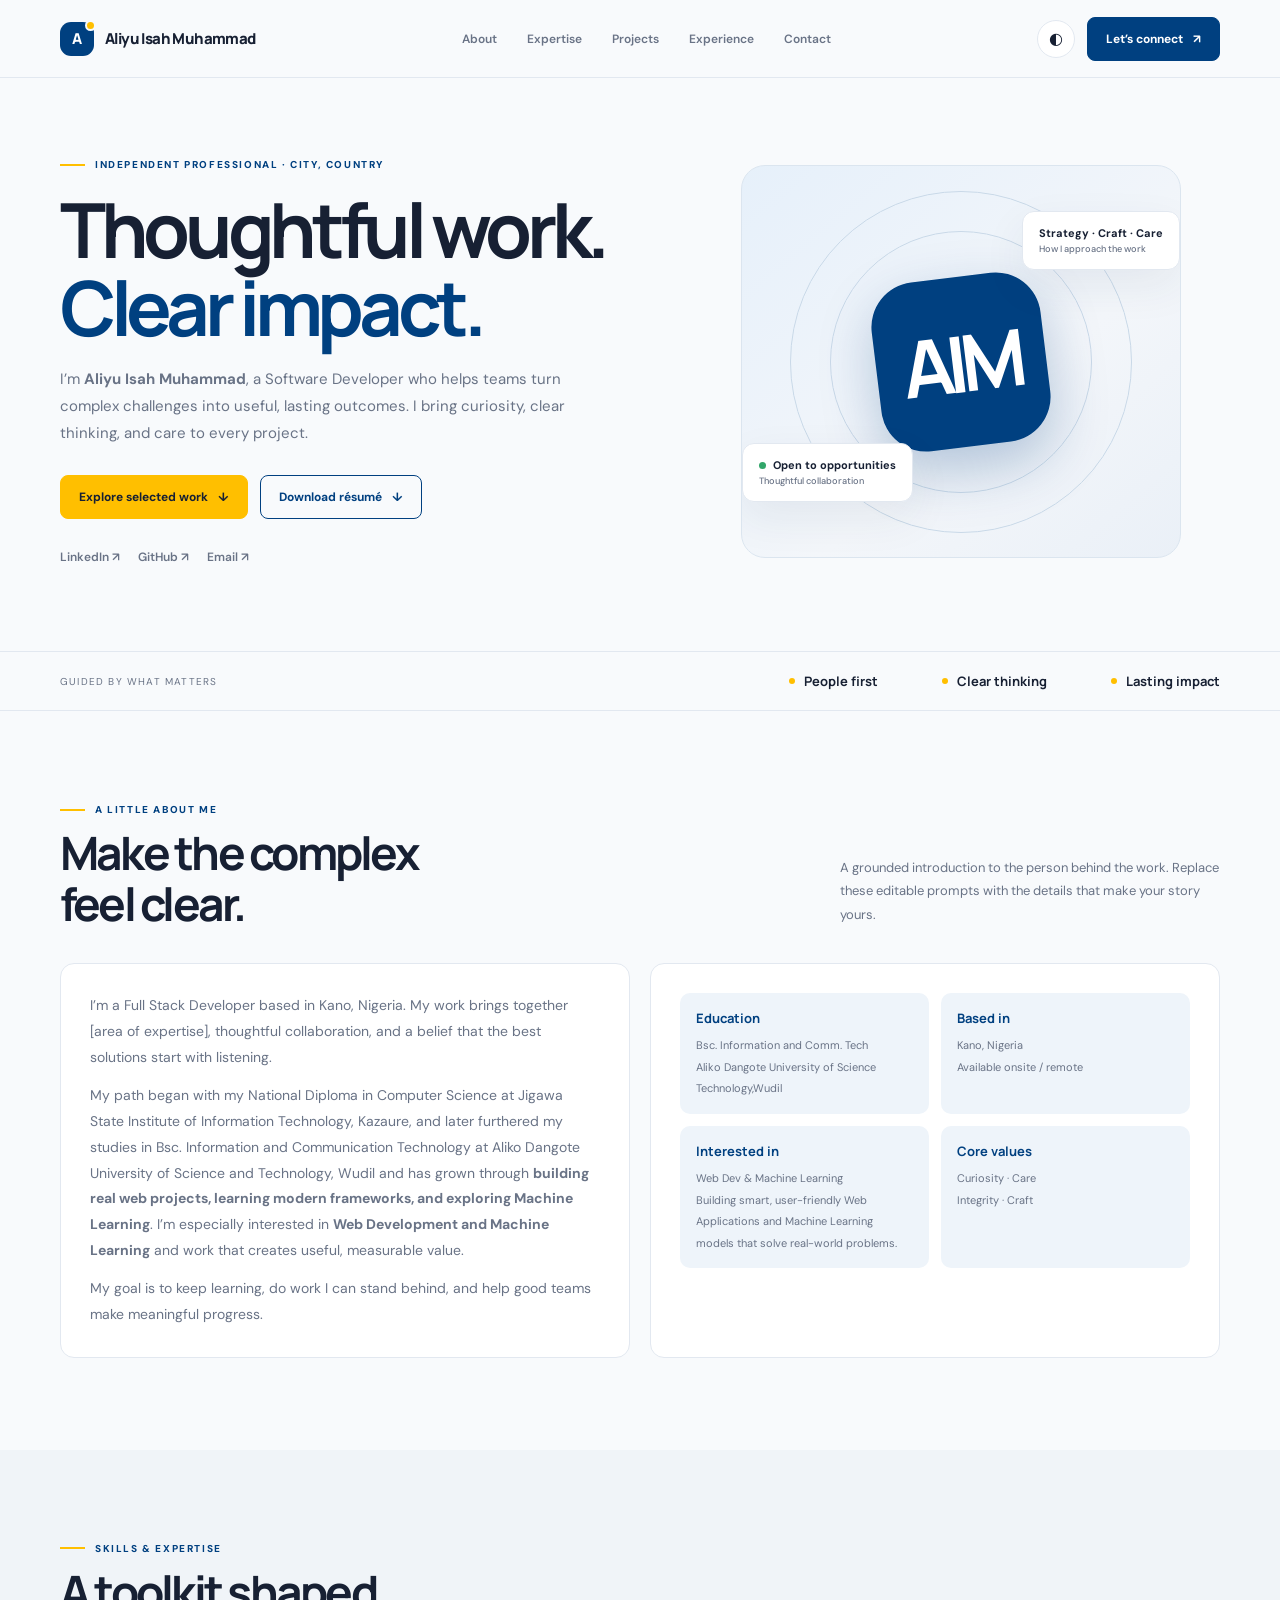
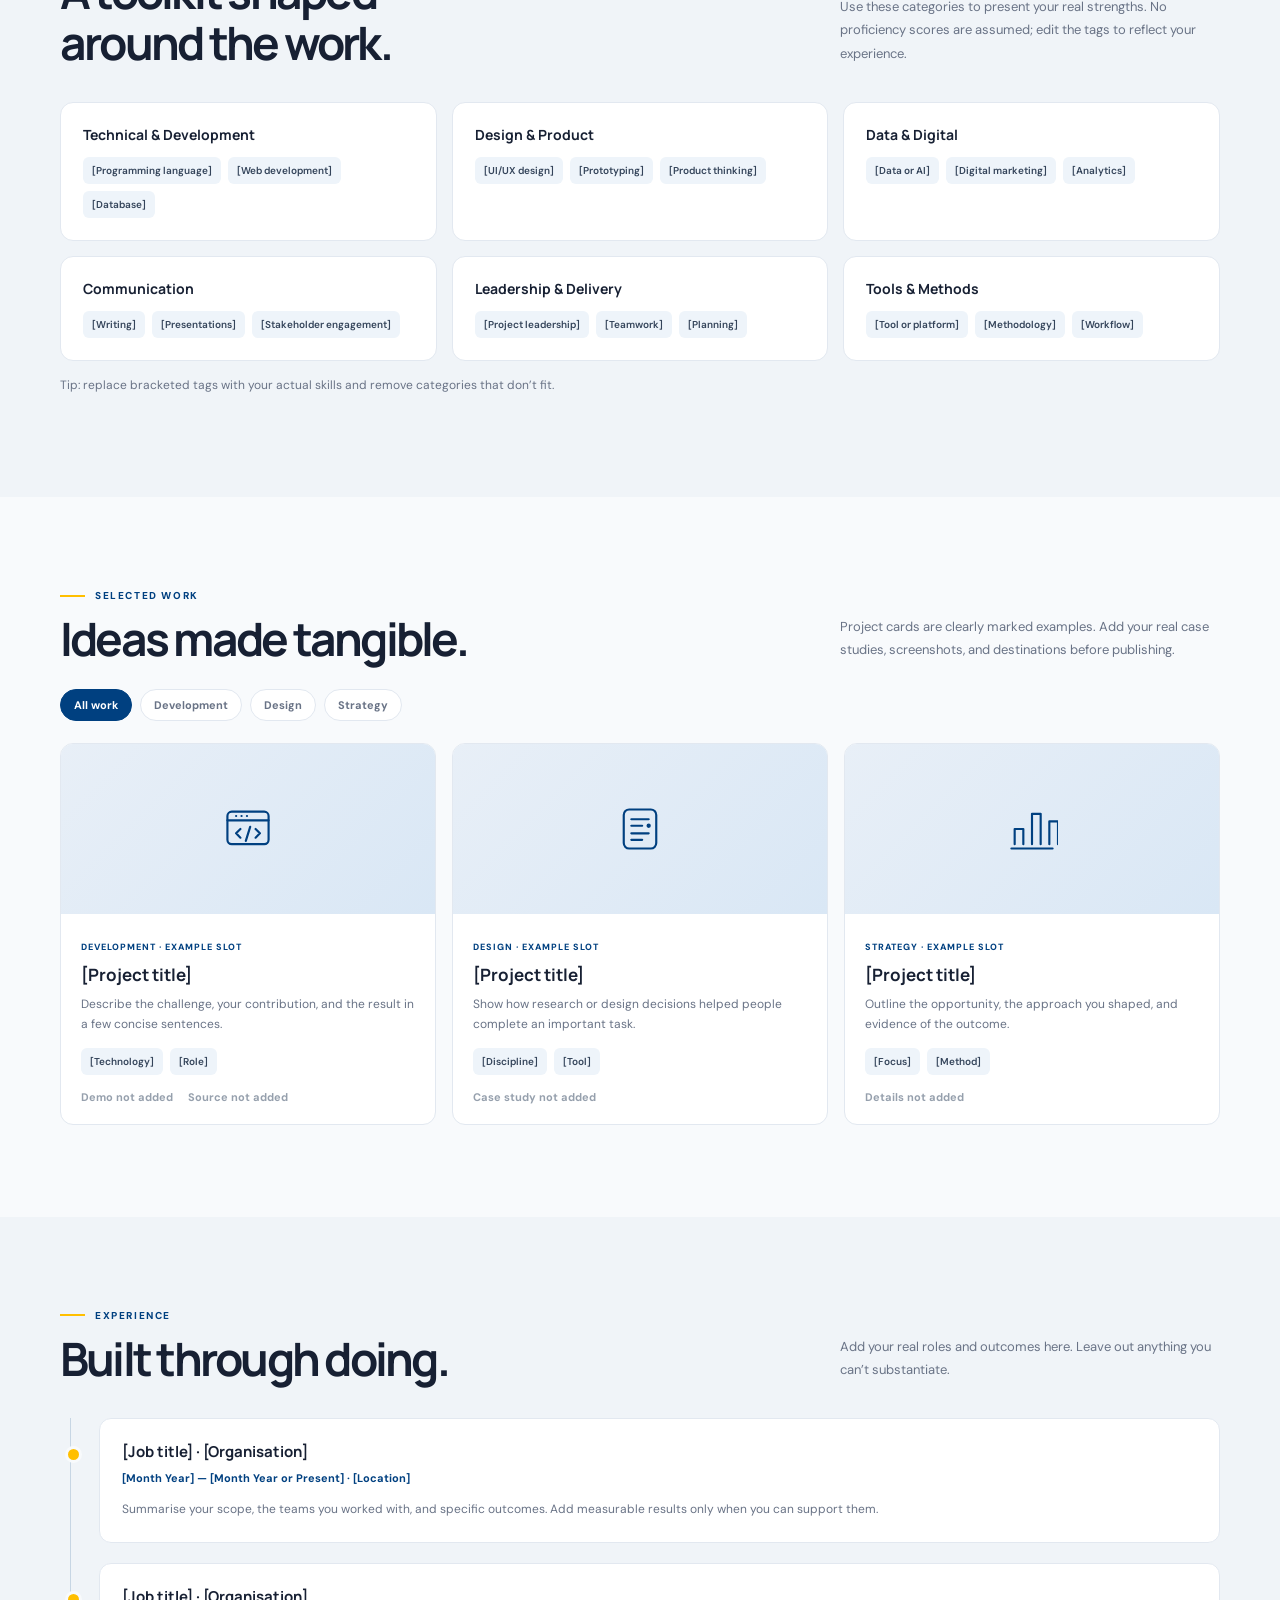
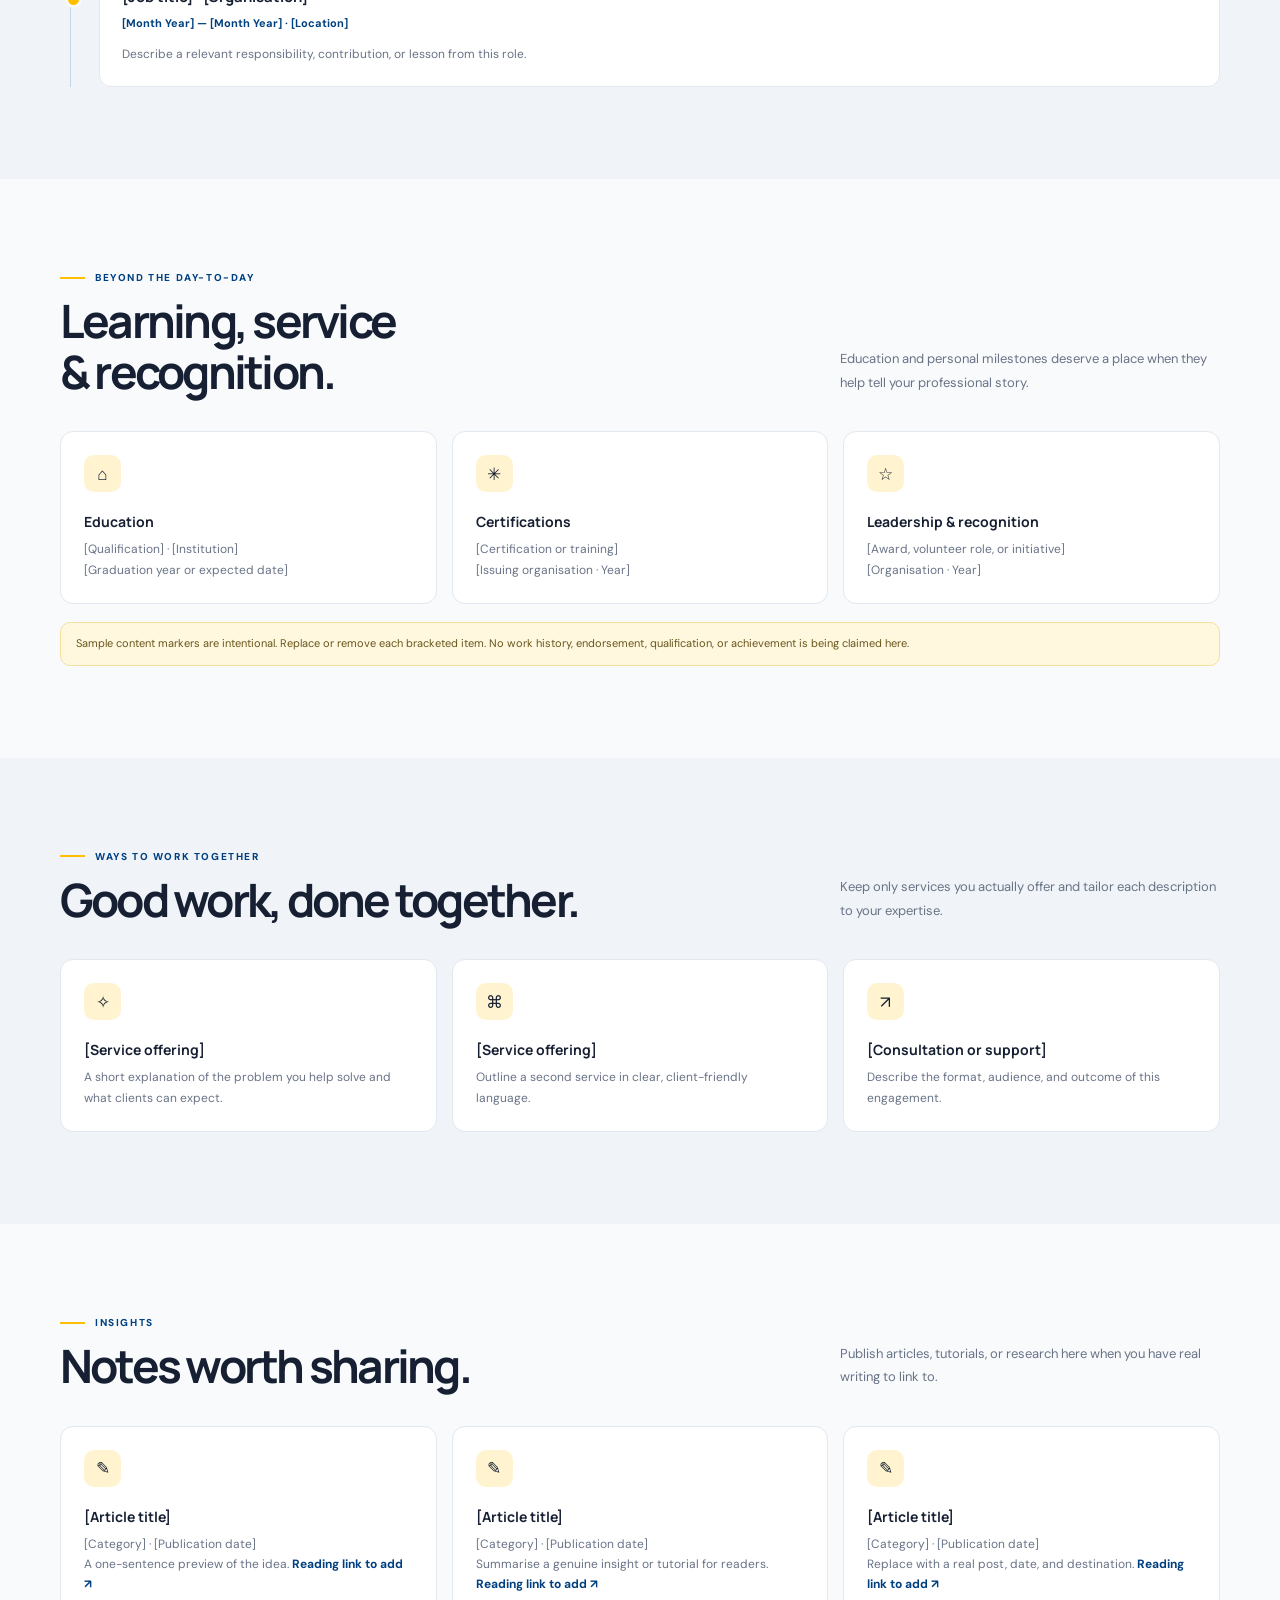
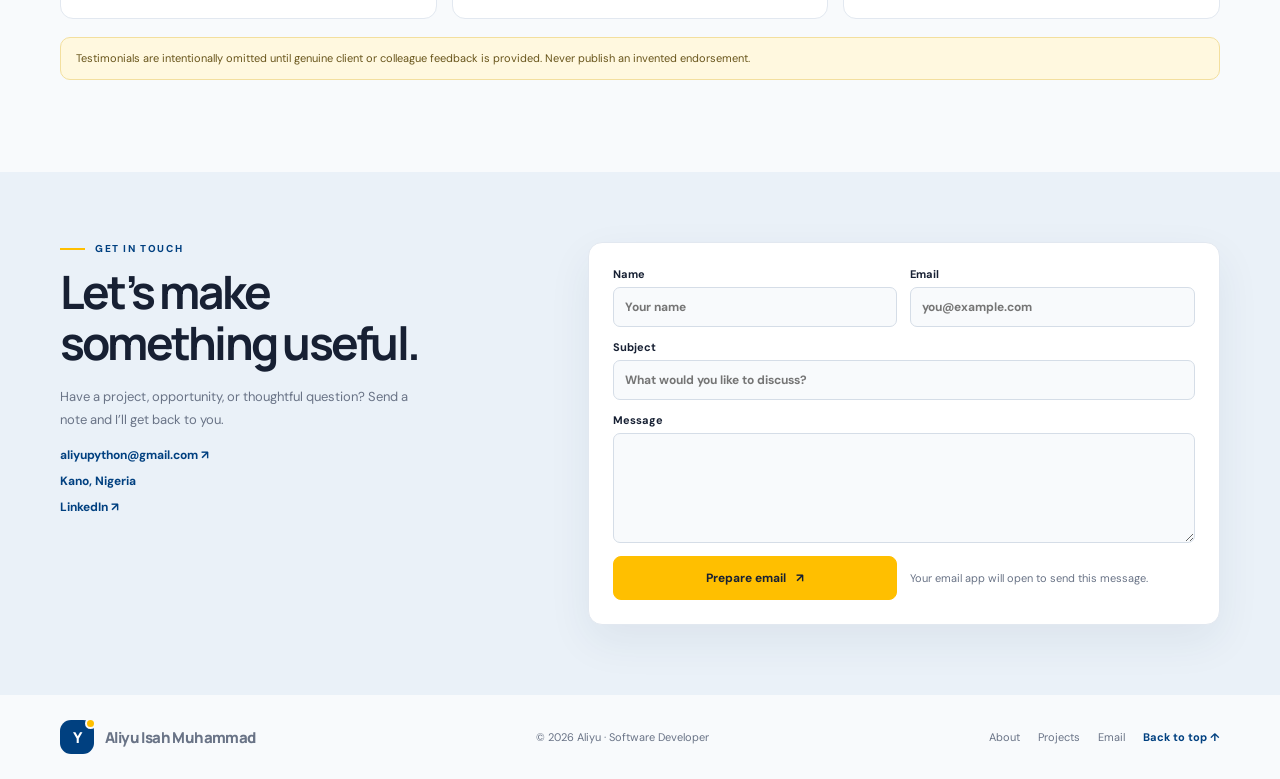
==== index.html @ 9ed22cc8 "modified personal details" ====
﻿<!doctype html>
<html lang="en">
  <head>
    <meta charset="utf-8">
    <meta name="viewport" content="width=device-width,initial-scale=1">
    <meta name="theme-color" content="#f8fafc">
    <meta name="description" content="The professional portfolio of Your Name — selected work, expertise, and ways to connect.">
    <meta property="og:title" content="Your Name — Professional Portfolio">
    <meta property="og:description" content="Thoughtful work. Clear impact. Explore the portfolio of Your Name.">
    <meta property="og:type" content="website">
    <title>Aliyu — Professional Portfolio</title>
    <link rel="preconnect" href="https://fonts.googleapis.com">
    <link rel="preconnect" href="https://fonts.gstatic.com" crossorigin>
    <link href="https://fonts.googleapis.com/css2?family=DM+Sans:wght@400;500;600;700&family=Manrope:wght@400;500;600;700;800&display=swap" rel="stylesheet">
    <link rel="stylesheet" href="css/styles.css">
  </head>
  <body>
    <a href="#main" class="skip">Skip to content</a>
    <header>
      <nav class="nav wrap" aria-label="Main navigation">
        <a class="brand" href="#top">
          <span class="mark">A</span>
          <span>Aliyu Isah Muhammad</span>
        </a>
        <div class="links" id="nav-links">
          <a href="#about">About</a>
          <a href="#skills">Expertise</a>
          <a href="#projects">Projects</a>
          <a href="#experience">Experience</a>
          <a href="#contact">Contact</a>
        </div>
        <div class="nav-actions">
          <button class="theme" type="button" aria-label="Switch to dark mode" title="Toggle color theme">◐</button>
          <a class="button" href="#contact">Let’s connect <span aria-hidden="true">↗</span>
          </a>
          <button class="menu" type="button" aria-expanded="false" aria-controls="nav-links" aria-label="Open navigation">☰</button>
        </div>
      </nav>
    </header>
    <main id="main">
      <div class="wrap hero" id="top">
        <div class="reveal">
          <div class="eyebrow">Independent professional · City, Country</div>
          <h1>Thoughtful work.<br>
            <em>Clear impact.</em>
          </h1>
          <p class="intro">I’m <strong>Aliyu Isah Muhammad</strong>, a Software Developer who helps teams turn complex challenges into useful, lasting outcomes. I bring curiosity, clear thinking, and care to every project.</p>
          <div class="actions">
            <a class="button gold" href="#projects">Explore selected work <span aria-hidden="true">↓</span>
            </a>
            <a class="button outline" href="assets/Aliyu-Isah-Muhammad-CV.pdf" download>Download résumé <span aria-hidden="true">↓</span>
            </a>
          </div>
          <div class="social">
            <a href="https://www.linkedin.com/" target="_blank" rel="noopener noreferrer">LinkedIn ↗</a>
            <a href="https://github.com/" target="_blank" rel="noopener noreferrer">GitHub ↗</a>
            <a href="mailto:hello@example.com">Email ↗</a>
          </div>
        </div>
        <div class="hero-art" role="img" aria-label="Abstract monogram illustration representing Your Name">
          <div class="art-panel">
            <div class="monogram">AIM</div>
            <div class="float a">
              <span class="dot">
              </span>Open to opportunities<small>Thoughtful collaboration</small>
            </div>
            <div class="float b">Strategy · Craft · Care<small>How I approach the work</small>
            </div>
          </div>
        </div>
      </div>
      <div class="trust">
        <div class="wrap trust-inner">
          <span class="trust-label">Guided by what matters</span>
          <div class="values">
            <span>
              <i>
              </i>People first</span>
              <span>
                <i>
                </i>Clear thinking</span>
                <span>
                  <i>
                  </i>Lasting impact</span>
                </div>
              </div>
            </div>
            <section class="content wrap" id="about">
              <div class="section-head">
                <div>
                  <div class="eyebrow">A little about me</div>
                  <h2>Make the complex<br>feel clear.</h2>
                </div>
                <p>A grounded introduction to the person behind the work. Replace these editable prompts with the details that make your story yours.</p>
              </div>
              <div class="about-grid">
                <div class="about-copy">
                  <p>I’m a Full Stack Developer based in Kano, Nigeria. My work brings together [area of expertise], thoughtful collaboration, and a belief that the best solutions start with listening.</p>
                  <p>My path began with my National Diploma in Computer Science at Jigawa State Institute of Information Technology, Kazaure, and later furthered my studies in Bsc. Information and Communication Technology at Aliko Dangote University of Science and Technology, Wudil and has grown through <B>building real web projects, learning modern frameworks, and exploring Machine Learning</B>. I’m especially interested in <b>Web Development and Machine Learning</b> and work that creates useful, measurable value.</p>
                  <p>My goal is to keep learning, do work I can stand behind, and help good teams make meaningful progress.</p>
                </div>
                <div class="about-facts">
                  <div class="facts">
                    <div class="fact">
                      <b>Education</b>
                      <span>Bsc. Information and Comm. Tech<br>Aliko Dangote University of Science Technology,Wudil</span>
                    </div>
                    <div class="fact">
                      <b>Based in</b>
                      <span>Kano, Nigeria<br>Available onsite / remote</span>
                    </div>
                    <div class="fact">
                      <b>Interested in</b>
                      <span>Web Dev & Machine Learning<br>Building smart, user-friendly Web Applications and Machine Learning models that solve real-world problems.</span>
                    </div>
                    <div class="fact">
                      <b>Core values</b>
                      <span>Curiosity · Care<br>Integrity · Craft</span>
                    </div>
                  </div>
                </div>
              </div>
            </section>
            <section class="content shade" id="skills">
              <div class="wrap">
                <div class="section-head">
                  <div>
                    <div class="eyebrow">Skills & expertise</div>
                    <h2>A toolkit shaped<br>around the work.</h2>
                  </div>
                  <p>Use these categories to present your real strengths. No proficiency scores are assumed; edit the tags to reflect your experience.</p>
                </div>
                <div class="skills">
                  <article class="skill-card">
                    <h3>Technical & Development</h3>
                    <div class="tags">
                      <span class="tag">[Programming language]</span>
                      <span class="tag">[Web development]</span>
                      <span class="tag">[Database]</span>
                    </div>
                  </article>
                  <article class="skill-card">
                    <h3>Design & Product</h3>
                    <div class="tags">
                      <span class="tag">[UI/UX design]</span>
                      <span class="tag">[Prototyping]</span>
                      <span class="tag">[Product thinking]</span>
                    </div>
                  </article>
                  <article class="skill-card">
                    <h3>Data & Digital</h3>
                    <div class="tags">
                      <span class="tag">[Data or AI]</span>
                      <span class="tag">[Digital marketing]</span>
                      <span class="tag">[Analytics]</span>
                    </div>
                  </article>
                  <article class="skill-card">
                    <h3>Communication</h3>
                    <div class="tags">
                      <span class="tag">[Writing]</span>
                      <span class="tag">[Presentations]</span>
                      <span class="tag">[Stakeholder engagement]</span>
                    </div>
                  </article>
                  <article class="skill-card">
                    <h3>Leadership & Delivery</h3>
                    <div class="tags">
                      <span class="tag">[Project leadership]</span>
                      <span class="tag">[Teamwork]</span>
                      <span class="tag">[Planning]</span>
                    </div>
                  </article>
                  <article class="skill-card">
                    <h3>Tools & Methods</h3>
                    <div class="tags">
                      <span class="tag">[Tool or platform]</span>
                      <span class="tag">[Methodology]</span>
                      <span class="tag">[Workflow]</span>
                    </div>
                  </article>
                </div>
                <p class="editable">Tip: replace bracketed tags with your actual skills and remove categories that don’t fit.</p>
              </div>
            </section>
            <section class="content wrap" id="projects">
              <div class="section-head">
                <div>
                  <div class="eyebrow">Selected work</div>
                  <h2>Ideas made tangible.</h2>
                </div>
                <p>Project cards are clearly marked examples. Add your real case studies, screenshots, and destinations before publishing.</p>
              </div>
              <div class="filters" role="group" aria-label="Filter projects">
                <button class="filter" aria-pressed="true" data-filter="all">All work</button>
                <button class="filter" aria-pressed="false" data-filter="development">Development</button>
                <button class="filter" aria-pressed="false" data-filter="design">Design</button>
                <button class="filter" aria-pressed="false" data-filter="strategy">Strategy</button>
              </div>
              <div class="projects">
                <article class="project" data-category="development">
                  <div class="project-art" aria-hidden="true">
                    <svg viewBox="0 0 48 48" fill="none">
                      <rect x="5" y="8" width="38" height="30" rx="4" stroke="currentColor" stroke-width="2"/>
                      <path d="M5 16h38M13 12h.1M18 12h.1M23 12h.1M17 24l-4 4 4 4m14-8 4 4-4 4m-5-10-4 13" stroke="currentColor" stroke-width="2" stroke-linecap="round" stroke-linejoin="round"/>
                    </svg>
                  </div>
                  <div class="project-body">
                    <small>Development · Example slot</small>
                    <h3>[Project title]</h3>
                    <p>Describe the challenge, your contribution, and the result in a few concise sentences.</p>
                    <div class="tags">
                      <span class="tag">[Technology]</span>
                      <span class="tag">[Role]</span>
                    </div>
                    <div class="project-links">
                      <span class="disabled" aria-disabled="true">Demo not added</span>
                      <span class="disabled" aria-disabled="true">Source not added</span>
                    </div>
                  </div>
                </article>
                <article class="project" data-category="design">
                  <div class="project-art" aria-hidden="true">
                    <svg viewBox="0 0 48 48" fill="none">
                      <rect x="9" y="6" width="30" height="36" rx="5" stroke="currentColor" stroke-width="2"/>
                      <path d="M16 15h16M16 21h10m-10 7h16m-16 6h10" stroke="currentColor" stroke-width="2" stroke-linecap="round"/>
                      <circle cx="32" cy="21" r="2" fill="currentColor"/>
                    </svg>
                  </div>
                  <div class="project-body">
                    <small>Design · Example slot</small>
                    <h3>[Project title]</h3>
                    <p>Show how research or design decisions helped people complete an important task.</p>
                    <div class="tags">
                      <span class="tag">[Discipline]</span>
                      <span class="tag">[Tool]</span>
                    </div>
                    <div class="project-links">
                      <span class="disabled" aria-disabled="true">Case study not added</span>
                    </div>
                  </div>
                </article>
                <article class="project" data-category="strategy">
                  <div class="project-art" aria-hidden="true">
                    <svg viewBox="0 0 48 48" fill="none">
                      <path d="M8 38V24h8v14m8 0V10h8v28m8 0V17h8v21M5 42h38" stroke="currentColor" stroke-width="2" stroke-linecap="round" stroke-linejoin="round"/>
                    </svg>
                  </div>
                  <div class="project-body">
                    <small>Strategy · Example slot</small>
                    <h3>[Project title]</h3>
                    <p>Outline the opportunity, the approach you shaped, and evidence of the outcome.</p>
                    <div class="tags">
                      <span class="tag">[Focus]</span>
                      <span class="tag">[Method]</span>
                    </div>
                    <div class="project-links">
                      <span class="disabled" aria-disabled="true">Details not added</span>
                    </div>
                  </div>
                </article>
              </div>
            </section>
            <section class="content shade" id="experience">
              <div class="wrap">
                <div class="section-head">
                  <div>
                    <div class="eyebrow">Experience</div>
                    <h2>Built through doing.</h2>
                  </div>
                  <p>Add your real roles and outcomes here. Leave out anything you can’t substantiate.</p>
                </div>
                <div class="timeline">
                  <article>
                    <h3>[Job title] · [Organisation]</h3>
                    <span class="meta">[Month Year] — [Month Year or Present] · [Location]</span>
                    <p>Summarise your scope, the teams you worked with, and specific outcomes. Add measurable results only when you can support them.</p>
                  </article>
                  <article>
                    <h3>[Job title] · [Organisation]</h3>
                    <span class="meta">[Month Year] — [Month Year] · [Location]</span>
                    <p>Describe a relevant responsibility, contribution, or lesson from this role.</p>
                  </article>
                </div>
              </div>
            </section>
            <section class="content wrap" id="education">
              <div class="section-head">
                <div>
                  <div class="eyebrow">Beyond the day-to-day</div>
                  <h2>Learning, service<br>& recognition.</h2>
                </div>
                <p>Education and personal milestones deserve a place when they help tell your professional story.</p>
              </div>
              <div class="three">
                <article class="plain-card">
                  <div class="symbol">⌂</div>
                  <h3>Education</h3>
                  <p>[Qualification] · [Institution]<br>[Graduation year or expected date]</p>
                </article>
                <article class="plain-card">
                  <div class="symbol">✳</div>
                  <h3>Certifications</h3>
                  <p>[Certification or training]<br>[Issuing organisation · Year]</p>
                </article>
                <article class="plain-card">
                  <div class="symbol">☆</div>
                  <h3>Leadership & recognition</h3>
                  <p>[Award, volunteer role, or initiative]<br>[Organisation · Year]</p>
                </article>
              </div>
              <div class="notice">Sample content markers are intentional. Replace or remove each bracketed item. No work history, endorsement, qualification, or achievement is being claimed here.</div>
            </section>
            <section class="content shade" id="services">
              <div class="wrap">
                <div class="section-head">
                  <div>
                    <div class="eyebrow">Ways to work together</div>
                    <h2>Good work, done together.</h2>
                  </div>
                  <p>Keep only services you actually offer and tailor each description to your expertise.</p>
                </div>
                <div class="three">
                  <article class="plain-card">
                    <div class="symbol">✧</div>
                    <h3>[Service offering]</h3>
                    <p>A short explanation of the problem you help solve and what clients can expect.</p>
                  </article>
                  <article class="plain-card">
                    <div class="symbol">⌘</div>
                    <h3>[Service offering]</h3>
                    <p>Outline a second service in clear, client-friendly language.</p>
                  </article>
                  <article class="plain-card">
                    <div class="symbol">↗</div>
                    <h3>[Consultation or support]</h3>
                    <p>Describe the format, audience, and outcome of this engagement.</p>
                  </article>
                </div>
              </div>
            </section>
            <section class="content wrap" id="insights">
              <div class="section-head">
                <div>
                  <div class="eyebrow">Insights</div>
                  <h2>Notes worth sharing.</h2>
                </div>
                <p>Publish articles, tutorials, or research here when you have real writing to link to.</p>
              </div>
              <div class="three">
                <article class="plain-card">
                  <div class="symbol">✎</div>
                  <h3>[Article title]</h3>
                  <p>[Category] · [Publication date]<br>A one-sentence preview of the idea. <a href="#contact" style="color:var(--blue);font-weight:700">Reading link to add ↗</a>
                  </p>
                </article>
                <article class="plain-card">
                  <div class="symbol">✎</div>
                  <h3>[Article title]</h3>
                  <p>[Category] · [Publication date]<br>Summarise a genuine insight or tutorial for readers. <a href="#contact" style="color:var(--blue);font-weight:700">Reading link to add ↗</a>
                  </p>
                </article>
                <article class="plain-card">
                  <div class="symbol">✎</div>
                  <h3>[Article title]</h3>
                  <p>[Category] · [Publication date]<br>Replace with a real post, date, and destination. <a href="#contact" style="color:var(--blue);font-weight:700">Reading link to add ↗</a>
                  </p>
                </article>
              </div>
              <div class="notice">Testimonials are intentionally omitted until genuine client or colleague feedback is provided. Never publish an invented endorsement.</div>
            </section>
            <section class="contact" id="contact">
              <div class="wrap contact-grid">
                <div class="contact-copy">
                  <div class="eyebrow">Get in touch</div>
                  <h2>Let’s make something useful.</h2>
                  <p>Have a project, opportunity, or thoughtful question? Send a note and I’ll get back to you.</p>
                  <div class="contact-details">
                    <a href="mailto:aliyupython@gmail.com">aliyupython@gmail.com ↗</a>
                    <span>Kano, Nigeria</span>
                    <a href="https://www.linkedin.com/" target="_blank" rel="noopener noreferrer">LinkedIn ↗</a>
                  </div>
                </div>
                <form id="contact-form">
                  <label>Name<input name="name" autocomplete="name" required minlength="2" placeholder="Your name">
                  </label>
                  <label>Email<input type="email" name="email" autocomplete="email" required placeholder="you@example.com">
                  </label>
                  <label class="wide">Subject<input name="subject" required minlength="3" placeholder="What would you like to discuss?">
                  </label>
                  <label class="wide">Message<textarea name="message" required minlength="10" placeholder="A little about what you have in mind…">
                  </textarea>
                </label>
                <button class="button gold" type="submit">Prepare email <span aria-hidden="true">↗</span>
                </button>
                <span class="status" id="form-status" aria-live="polite">Your email app will open to send this message.</span>
              </form>
            </div>
          </section>
        </main>
        <footer>
          <div class="wrap foot">
            <a class="brand" href="#top">
              <span class="mark">Y</span>
              <span>Aliyu Isah Muhammad</span>
            </a>
            <span>© <span id="year">
            </span> Aliyu · Software Developer</span>
            <div class="foot-links">
              <a href="#about">About</a>
              <a href="#projects">Projects</a>
              <a href="mailto:aliyupython@gmail.com">Email</a>
              <a class="top" href="#top">Back to top ↑</a>
            </div>
          </div>
        </footer>
        <script src="js/main.js" defer>
        </script>
      </body>
    </html>
---- css/styles.css ----
﻿:root {
  --blue:#004080;
  --gold:#ffbf00;
  --ink:#172033;
  --muted:#697386;
  --bg:#f8fafc;
  --surface:#fff;
  --line:#e2e8f0;
  --soft:#eef4fa;
  --shadow:0 16px 44px #17355312;
  color-scheme:light
}

* {
  box-sizing:border-box
}

html {
  scroll-behavior:smooth;
  scroll-padding-top:90px
}

body {
  margin:0;
  background:var(--bg);
  color:var(--ink);
  font-family:'DM Sans',sans-serif;
  -webkit-font-smoothing:antialiased
}

a {
  color:inherit;
  text-decoration:none
}

button,input,textarea {
  font:inherit
}

button,a {
  touch-action:manipulation
}

.wrap {
  width:min(1160px,calc(100% - 48px));
  margin:auto
}

.skip {
  position:absolute;
  left:-9999px;
  top:12px;
  background:var(--blue);
  color:white;
  padding:12px;
  z-index:20
}

.skip:focus {
  left:12px
}

header {
  height:78px;
  background:color-mix(in srgb,var(--bg) 90%,transparent);
  backdrop-filter:blur(14px);
  border-bottom:1px solid var(--line);
  position:sticky;
  top:0;
  z-index:10
}

.nav {
  height:100%;
  display:flex;
  align-items:center;
  justify-content:space-between
}

.brand {
  display:flex;
  align-items:center;
  gap:11px;
  font:800 15px Manrope,sans-serif;
  letter-spacing:-.04em
}

.mark {
  width:34px;
  height:34px;
  display:grid;
  place-items:center;
  border-radius:11px;
  background:var(--blue);
  color:white;
  position:relative
}

.mark:after {
  content:'';
  position:absolute;
  width:7px;
  height:7px;
  right:-2px;
  top:-2px;
  border:2px solid var(--bg);
  border-radius:50%;
  background:var(--gold)
}

.links {
  display:flex;
  align-items:center;
  gap:30px;
  font-size:12px;
  font-weight:600;
  color:var(--muted)
}

.links a:hover,.links a[aria-current=location] {
  color:var(--blue)
}

.nav-actions {
  display:flex;
  align-items:center;
  gap:12px
}

.theme,.menu {
  border:1px solid var(--line);
  background:var(--surface);
  color:var(--ink);
  width:38px;
  height:38px;
  border-radius:50%;
  cursor:pointer
}

.menu {
  display:none
}

.button {
  display:inline-flex;
  align-items:center;
  justify-content:center;
  gap:10px;
  background:var(--blue);
  border:1px solid var(--blue);
  color:#fff;
  padding:13px 18px;
  border-radius:8px;
  font-weight:700;
  font-size:12px;
  transition:.2s
}

.button:hover {
  background:#082f58;
  transform:translateY(-2px)
}

.button.gold {
  background:var(--gold);
  border-color:var(--gold);
  color:#172033
}

.button.outline {
  background:transparent;
  color:var(--blue)
}

.button svg {
  width:15px;
  height:15px
}

.hero {
  display:grid;
  grid-template-columns:1.05fr .95fr;
  gap:70px;
  align-items:center;
  padding:80px 0 86px
}

.eyebrow {
  display:flex;
  gap:10px;
  align-items:center;
  color:var(--blue);
  font-size:10px;
  text-transform:uppercase;
  letter-spacing:.16em;
  font-weight:800
}

.eyebrow:before {
  content:'';
  width:25px;
  height:2px;
  background:var(--gold)
}

h1,h2,h3,p {
  margin-top:0
}

h1,h2,h3 {
  font-family:Manrope,sans-serif
}

h1 {
  font-size:clamp(46px,6.4vw,76px);
  line-height:1.02;
  letter-spacing:-.07em;
  margin:20px 0
}

.hero h1 em {
  font-style:normal;
  color:var(--blue)
}

.intro {
  max-width:520px;
  font-size:15px;
  line-height:1.8;
  color:var(--muted)
}

.actions {
  display:flex;
  gap:12px;
  margin-top:28px;
  flex-wrap:wrap
}

.social {
  display:flex;
  gap:18px;
  margin-top:30px;
  color:var(--muted);
  font-size:12px;
  font-weight:600
}

.social a:hover {
  color:var(--blue)
}

.hero-art {
  min-height:400px;
  position:relative;
  display:grid;
  place-items:center
}

.art-panel {
  width:min(100%,440px);
  aspect-ratio:1.12;
  border-radius:24px;
  background:linear-gradient(140deg,#e6f0fa,#f3f6fa 60%,#eaf0f7);
  border:1px solid #dbe5ef;
  position:relative;
  overflow:hidden;
  display:grid;
  place-items:center
}

.art-panel:before,.art-panel:after {
  content:'';
  position:absolute;
  border:1px solid #c9d9e8;
  border-radius:50%
}

.art-panel:before {
  width:340px;
  height:340px
}

.art-panel:after {
  width:260px;
  height:260px
}

.monogram {
  z-index:1;
  width:170px;
  height:170px;
  border-radius:45px;
  background:var(--blue);
  color:white;
  display:grid;
  place-items:center;
  font:700 78px Manrope,sans-serif;
  letter-spacing:-.1em;
  box-shadow:0 22px 55px #00408045;
  transform:rotate(-7deg)
}

.float {
  position:absolute;
  z-index:2;
  padding:14px 16px;
  background:var(--surface);
  border:1px solid var(--line);
  box-shadow:var(--shadow);
  border-radius:12px;
  font-size:11px;
  font-weight:700
}

.float small {
  display:block;
  color:var(--muted);
  font-weight:500;
  margin-top:3px
}

.float.a {
  left:0;
  bottom:55px
}

.float.b {
  right:0;
  top:45px
}

.dot {
  display:inline-block;
  width:7px;
  height:7px;
  border-radius:50%;
  background:#32a66a;
  margin-right:7px
}

.trust {
  border-block:1px solid var(--line);
  padding:20px 0
}

.trust-inner {
  display:flex;
  justify-content:space-between;
  align-items:center;
  gap:20px
}

.trust-label {
  color:var(--muted);
  font-size:10px;
  text-transform:uppercase;
  letter-spacing:.12em
}

.values {
  display:flex;
  gap:clamp(20px,5vw,65px);
  font:700 13px Manrope,sans-serif
}

.values span {
  display:flex;
  align-items:center;
  gap:9px
}

.values i {
  width:6px;
  height:6px;
  background:var(--gold);
  border-radius:50%
}

section.content {
  padding:92px 0
}

.section-head {
  display:flex;
  justify-content:space-between;
  align-items:end;
  gap:30px;
  margin-bottom:34px
}

.section-head h2,.contact h2 {
  font-size:clamp(32px,4vw,46px);
  line-height:1.1;
  letter-spacing:-.06em;
  margin:12px 0 0
}

.section-head>p {
  max-width:380px;
  color:var(--muted);
  font-size:13px;
  line-height:1.8;
  margin:0 0 3px
}

.about-grid {
  display:grid;
  grid-template-columns:1fr 1fr;
  gap:20px
}

.about-copy,.about-facts {
  padding:29px;
  background:var(--surface);
  border:1px solid var(--line);
  border-radius:14px
}

.about-copy p {
  font-size:14px;
  color:var(--muted);
  line-height:1.85;
  margin-bottom:12px
}

.about-copy p:last-child {
  margin:0
}

.facts {
  display:grid;
  grid-template-columns:1fr 1fr;
  gap:12px
}

.fact {
  padding:16px;
  background:var(--soft);
  border-radius:10px
}

.fact b {
  display:block;
  color:var(--blue);
  font:700 13px Manrope,sans-serif;
  margin-bottom:6px
}

.fact span {
  font-size:11px;
  color:var(--muted);
  line-height:1.6
}

.shade {
  background:#f0f4f8
}

.skills {
  display:grid;
  grid-template-columns:repeat(3,1fr);
  gap:15px
}

.skill-card,.project,.plain-card {
  background:var(--surface);
  border:1px solid var(--line);
  border-radius:13px
}

.skill-card {
  padding:22px
}

.skill-card h3 {
  font-size:14px;
  margin-bottom:13px
}

.tags {
  display:flex;
  flex-wrap:wrap;
  gap:7px
}

.tag {
  padding:7px 9px;
  border-radius:6px;
  background:var(--soft);
  font-size:10px;
  font-weight:600;
  color:#34445a
}

.editable {
  color:var(--muted);
  font-size:12px;
  margin-top:16px
}

.filters {
  display:flex;
  gap:8px;
  flex-wrap:wrap;
  margin:-10px 0 22px
}

.filter {
  border:1px solid var(--line);
  background:var(--surface);
  border-radius:30px;
  padding:8px 13px;
  color:var(--muted);
  font-size:11px;
  font-weight:700;
  cursor:pointer
}

.filter[aria-pressed=true] {
  background:var(--blue);
  border-color:var(--blue);
  color:white
}

.projects {
  display:grid;
  grid-template-columns:repeat(3,1fr);
  gap:16px
}

.project {
  overflow:hidden;
  transition:transform .2s,box-shadow .2s
}

.project:hover {
  transform:translateY(-4px);
  box-shadow:var(--shadow)
}

.project-art {
  height:170px;
  display:grid;
  place-items:center;
  background:linear-gradient(135deg,#e8eff7,#d9e7f5);
  color:var(--blue)
}

.project-art svg {
  width:52px;
  height:52px
}

.project-body {
  padding:20px
}

.project-body small {
  color:var(--blue);
  text-transform:uppercase;
  letter-spacing:.11em;
  font-size:9px;
  font-weight:800
}

.project h3 {
  font-size:17px;
  margin:8px 0
}

.project p {
  font-size:12px;
  line-height:1.7;
  color:var(--muted);
  min-height:42px
}

.project-links {
  display:flex;
  gap:15px;
  margin-top:15px;
  font-size:11px;
  font-weight:700;
  color:var(--blue)
}

.project-links .disabled {
  color:#96a0ad;
  cursor:default
}

.timeline {
  border-left:1px solid #c7d6e4;
  margin-left:10px;
  padding-left:28px;
  display:grid;
  gap:20px
}

.timeline article {
  position:relative;
  background:var(--surface);
  border:1px solid var(--line);
  padding:22px;
  border-radius:12px
}

.timeline article:before {
  content:'';
  position:absolute;
  left:-35px;
  top:27px;
  width:11px;
  height:11px;
  border:3px solid var(--bg);
  background:var(--gold);
  border-radius:50%
}

.timeline h3 {
  font-size:15px;
  margin-bottom:4px
}

.timeline .meta {
  font-size:11px;
  color:var(--blue);
  font-weight:700
}

.timeline p {
  color:var(--muted);
  font-size:12px;
  line-height:1.7;
  margin:12px 0 0
}

.three {
  display:grid;
  grid-template-columns:repeat(3,1fr);
  gap:15px
}

.plain-card {
  padding:23px
}

.plain-card .symbol {
  width:37px;
  height:37px;
  display:grid;
  place-items:center;
  background:#fff4cf;
  border-radius:10px;
  font-size:17px;
  margin-bottom:20px
}

.plain-card h3 {
  font-size:14px;
  margin-bottom:8px
}

.plain-card p {
  font-size:12px;
  line-height:1.7;
  color:var(--muted);
  margin:0
}

.notice {
  background:#fff8df;
  border:1px solid #f3df9e;
  border-radius:10px;
  color:#68551b;
  padding:12px 15px;
  font-size:11px;
  line-height:1.6;
  margin-top:18px
}

.contact {
  padding:70px 0;
  background:#eaf1f8
}

.contact-grid {
  display:grid;
  grid-template-columns:.85fr 1.15fr;
  gap:60px;
  align-items:start
}

.contact h2 {
  max-width:400px
}

.contact-copy p {
  font-size:13px;
  line-height:1.8;
  color:var(--muted);
  max-width:370px;
  margin:16px 0
}

.contact-details {
  display:grid;
  gap:10px;
  font-size:12px;
  font-weight:700;
  color:var(--blue)
}

form {
  display:grid;
  grid-template-columns:1fr 1fr;
  gap:13px;
  background:var(--surface);
  padding:24px;
  border:1px solid var(--line);
  border-radius:14px;
  box-shadow:var(--shadow)
}

label {
  display:grid;
  gap:6px;
  font-size:11px;
  font-weight:700
}

.wide {
  grid-column:1/-1
}

input,textarea {
  width:100%;
  border:1px solid #d5dde7;
  border-radius:7px;
  background:var(--bg);
  padding:11px;
  color:var(--ink);
  font-size:12px
}

textarea {
  min-height:110px;
  resize:vertical
}

input:focus,textarea:focus {
  outline:2px solid #83add2;
  outline-offset:1px
}

.status {
  font-size:11px;
  align-self:center;
  color:var(--muted)
}

footer {
  padding:25px 0;
  color:var(--muted);
  font-size:11px
}

.foot {
  display:flex;
  align-items:center;
  justify-content:space-between;
  gap:15px
}

.foot-links {
  display:flex;
  gap:18px
}

.top {
  color:var(--blue);
  font-weight:700
}

.reveal {
  animation:rise .5s both
}

@keyframes rise {
  from {
    opacity:0;
    transform:translateY(12px)
  }

  to {
    opacity:1;
    transform:translateY(0)
  }

}

body.dark {
  --bg:#101a28;
  --surface:#182537;
  --ink:#eaf0f7;
  --muted:#a6b2c1;
  --line:#2a394c;
  --soft:#202f42;
  --shadow:0 16px 44px #0003;
  color-scheme:dark
}

.dark .shade {
  background:#142131
}

.dark .contact {
  background:#1b2c40
}

.dark .art-panel {
  background:linear-gradient(140deg,#1d344b,#243348);
  border-color:#344960
}

.dark .art-panel:before,.dark .art-panel:after {
  border-color:#39516b
}

.dark .notice {
  background:#332d1b;
  border-color:#635427;
  color:#e8d78f
}

.dark .fact {
  background:#202f42
}

.dark .tag {
  background:#202f42;
  color:#cfdae6
}

.dark input,.dark textarea {
  background:#111d2b;
  border-color:#35475d
}

@media(max-width:820px) {
  .wrap {
    width:min(100% - 36px,620px)
  }

  .links {
    gap:17px
  }

  .hero {
    gap:24px;
    padding:52px 0 60px
  }

  .hero-art {
    min-height:320px
  }

  .skills,.projects {
    grid-template-columns:repeat(2,1fr)
  }

  .contact-grid {
    gap:28px
  }

  .links a:nth-child(2) {
    display:none
  }

}

@media(max-width:600px) {
  header {
    height:68px
  }

  .menu {
    display:block
  }

  .links {
    display:none;
    position:absolute;
    top:67px;
    left:0;
    right:0;
    padding:18px 22px;
    background:var(--surface);
    border-bottom:1px solid var(--line);
    box-shadow:var(--shadow);
    flex-direction:column;
    align-items:stretch;
    gap:18px
  }

  .links.open {
    display:flex
  }

  .links a:nth-child(2) {
    display:block
  }

  .nav-actions .button {
    display:none
  }

  .hero {
    grid-template-columns:1fr;
    padding:35px 0 47px
  }

  .hero-art {
    grid-row:1;
    min-height:290px
  }

  .art-panel {
    width:88%
  }

  .monogram {
    width:132px;
    height:132px;
    font-size:60px
  }

  .float.a {
    left:0;
    bottom:24px
  }

  .float.b {
    right:0;
    top:23px
  }

  h1 {
    font-size:clamp(46px,13vw,64px)
  }

  .trust-inner {
    align-items:flex-start;
    flex-direction:column
  }

  .values {
    flex-wrap:wrap;
    gap:12px 22px;
    font-size:11px
  }

  section.content {
    padding:68px 0
  }

  .section-head {
    display:block
  }

  .section-head>p {
    margin-top:14px
  }

  .about-grid,.skills,.projects,.three,.contact-grid {
    grid-template-columns:1fr
  }

  .about-copy,.about-facts {
    padding:22px
  }

  .project-art {
    height:150px
  }

  .contact {
    padding:55px 0
  }

  .contact-grid {
    gap:20px
  }

  form {
    padding:17px
  }

  .foot {
    align-items:flex-start;
    flex-direction:column
  }

  .section-head h2 {
    font-size:36px
  }

}

@media(prefers-reduced-motion:reduce) {
  html {
    scroll-behavior:auto
  }

  *,*:before,*:after {
    animation-duration:.01ms!important;
    transition-duration:.01ms!important
  }

}
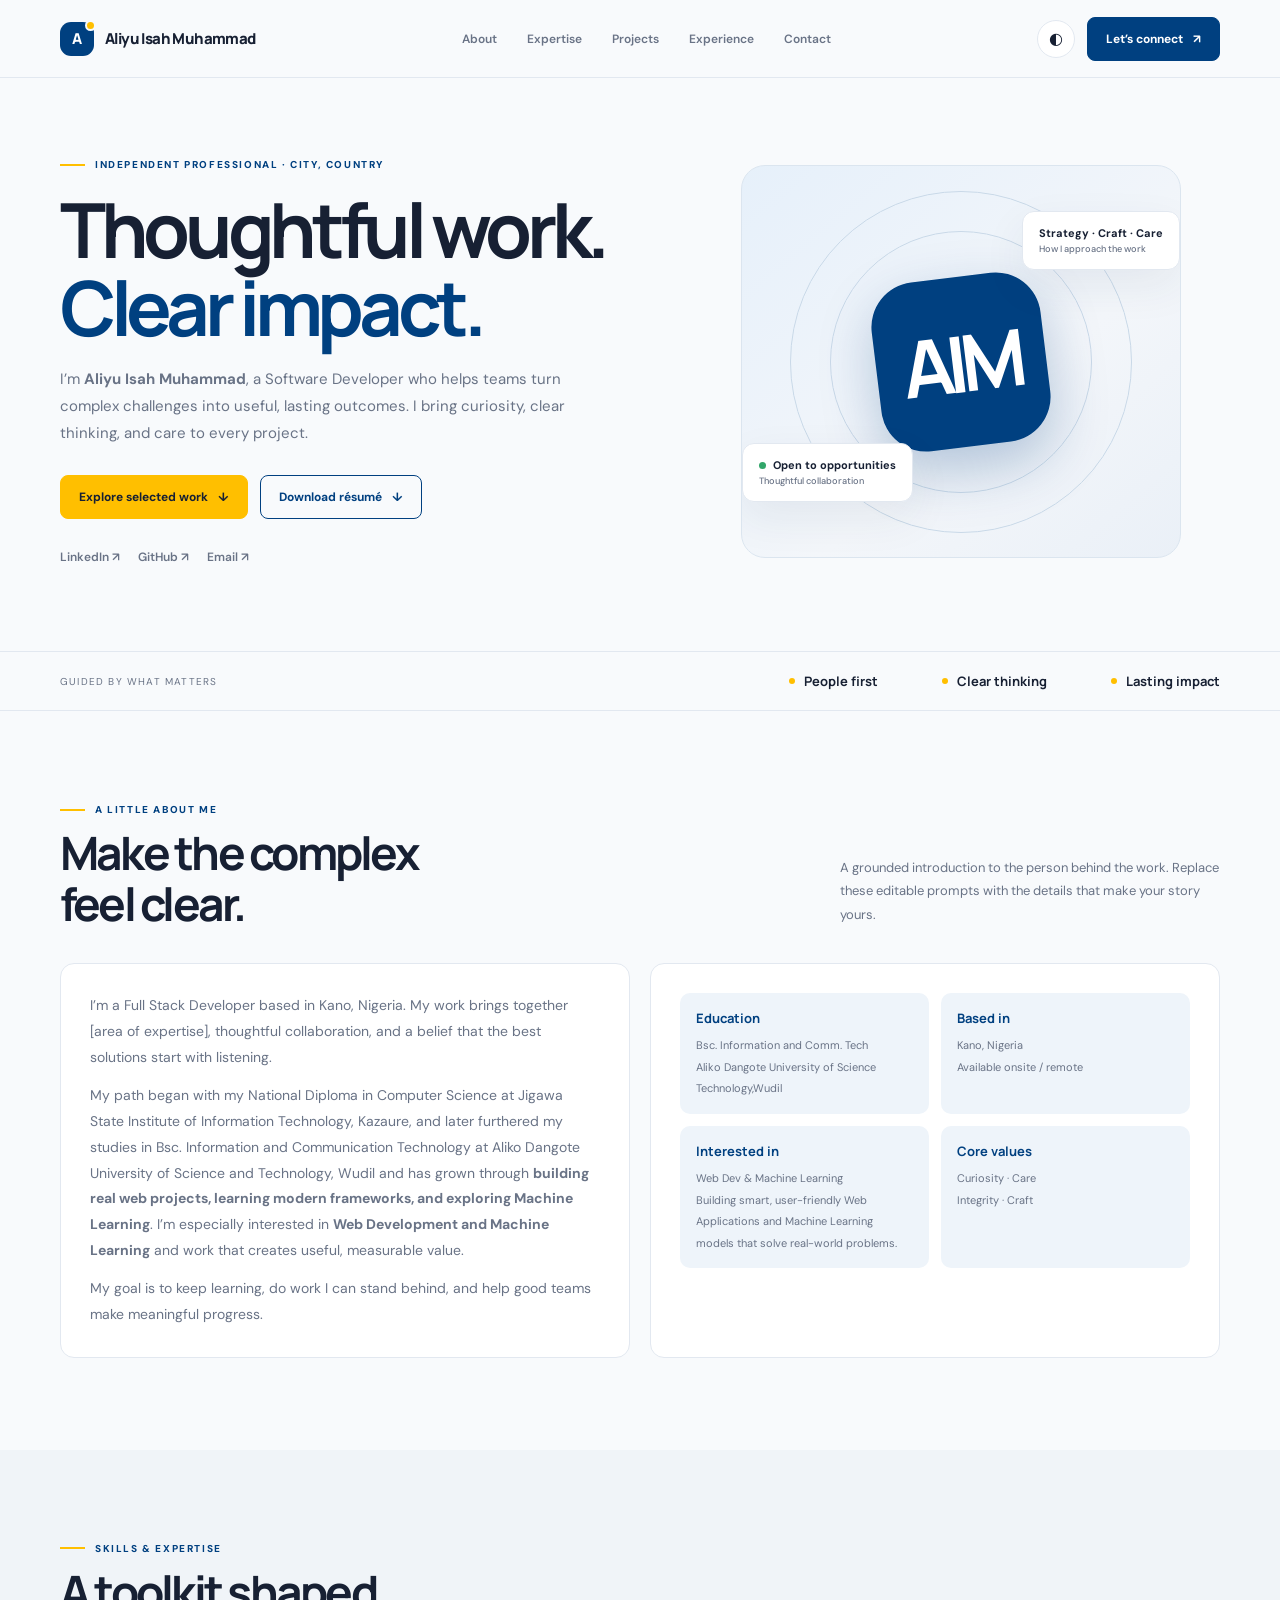
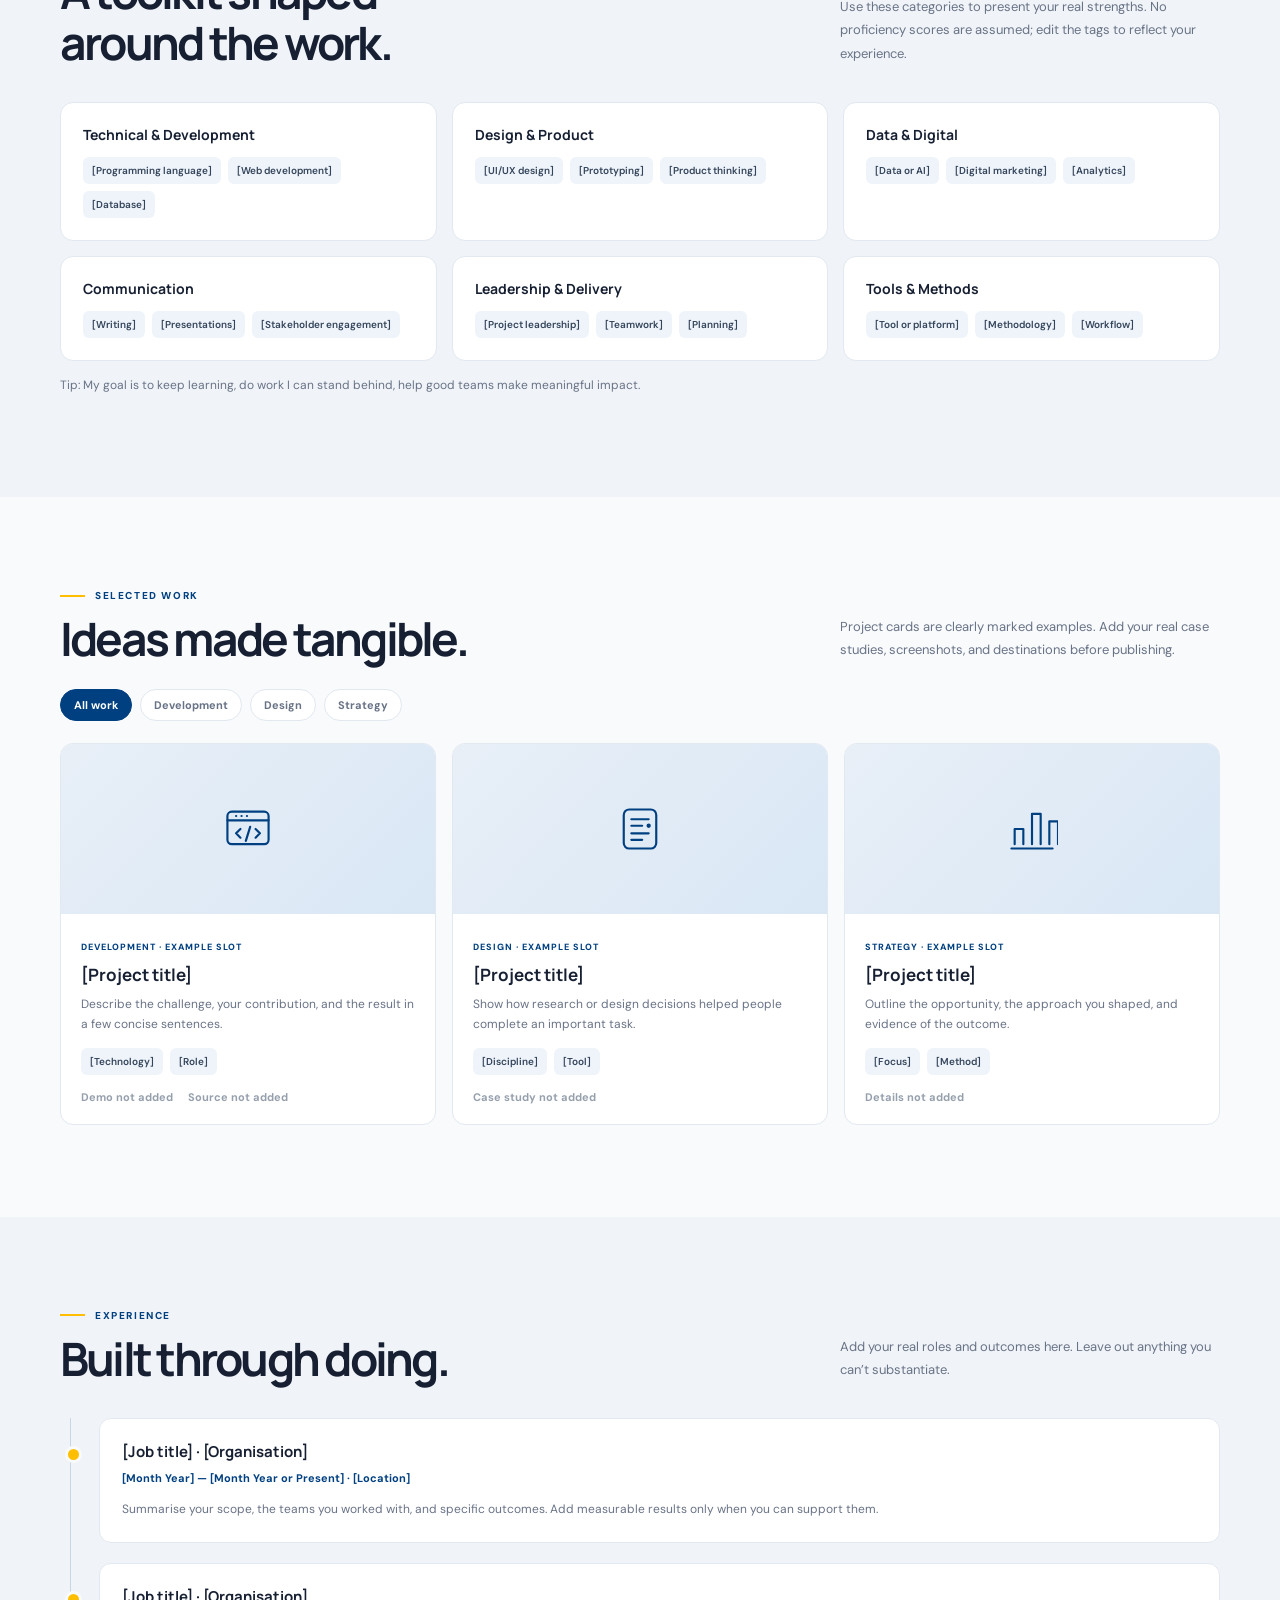
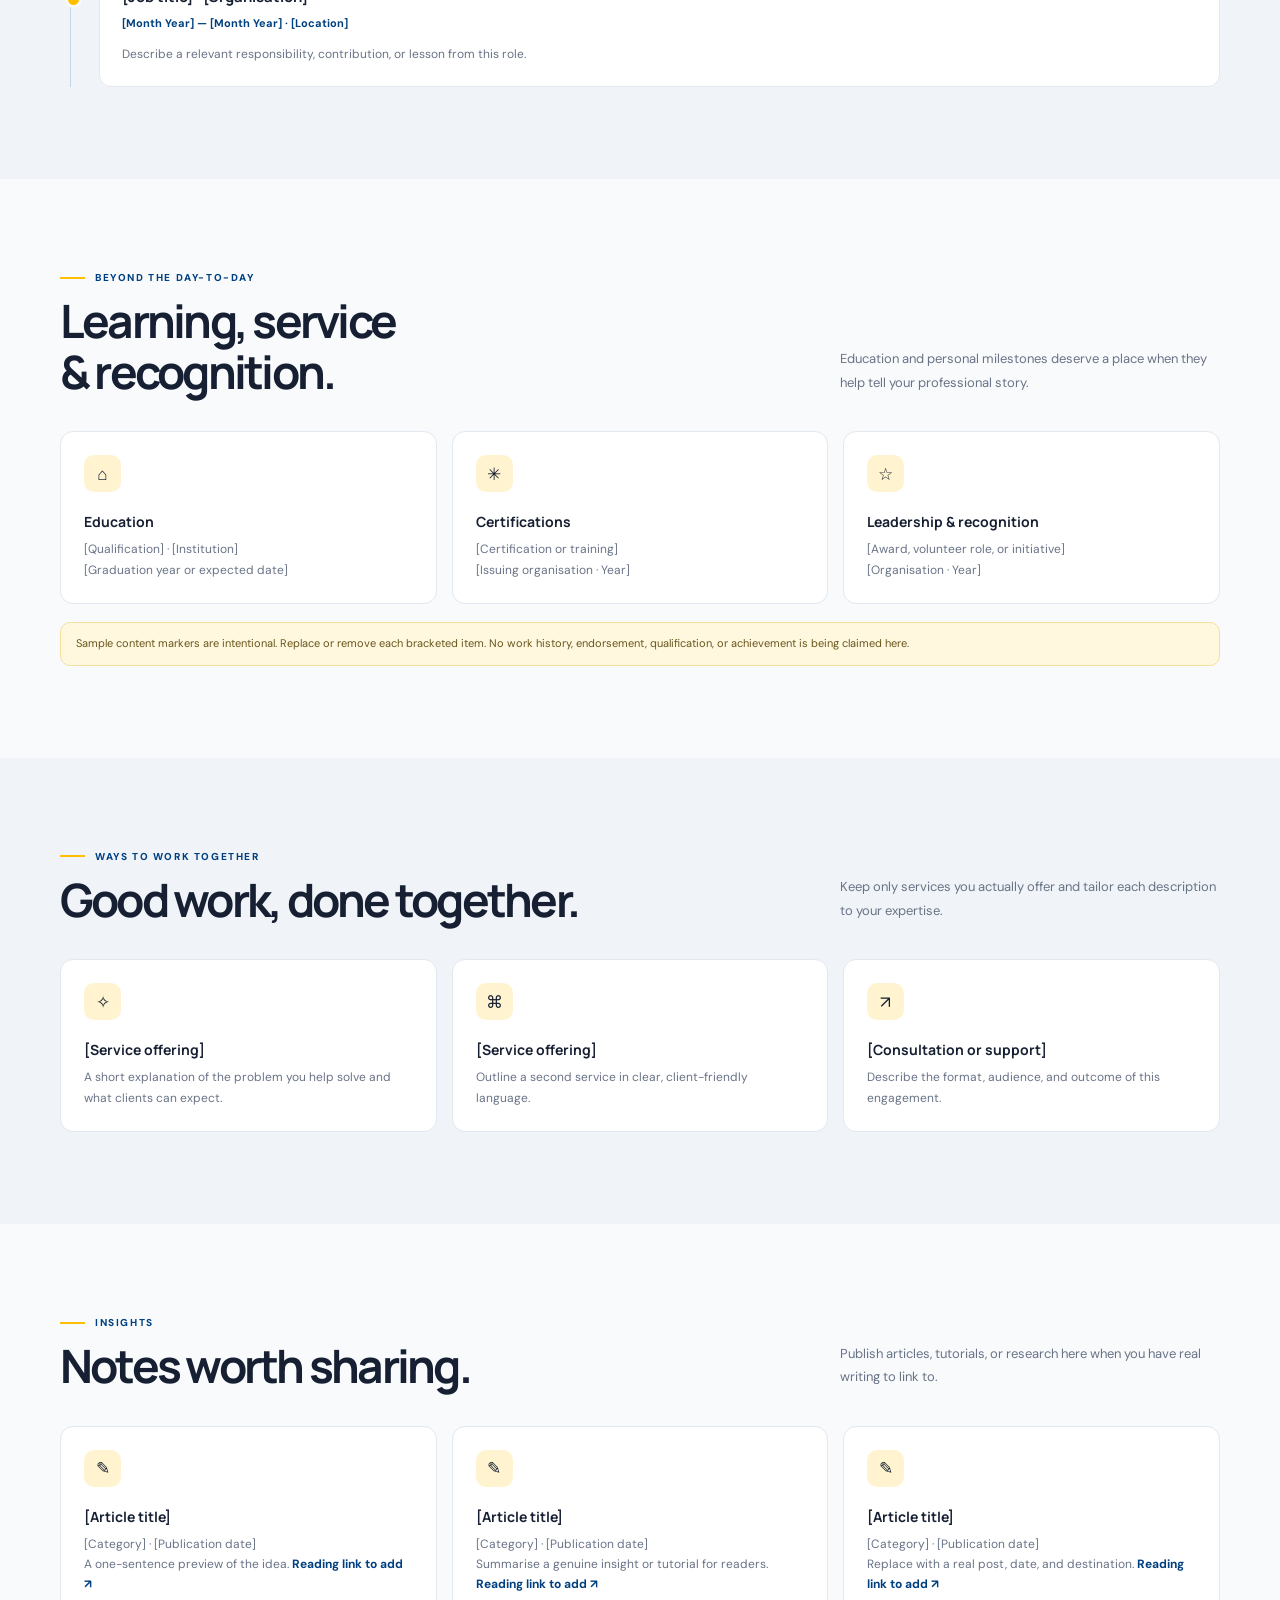
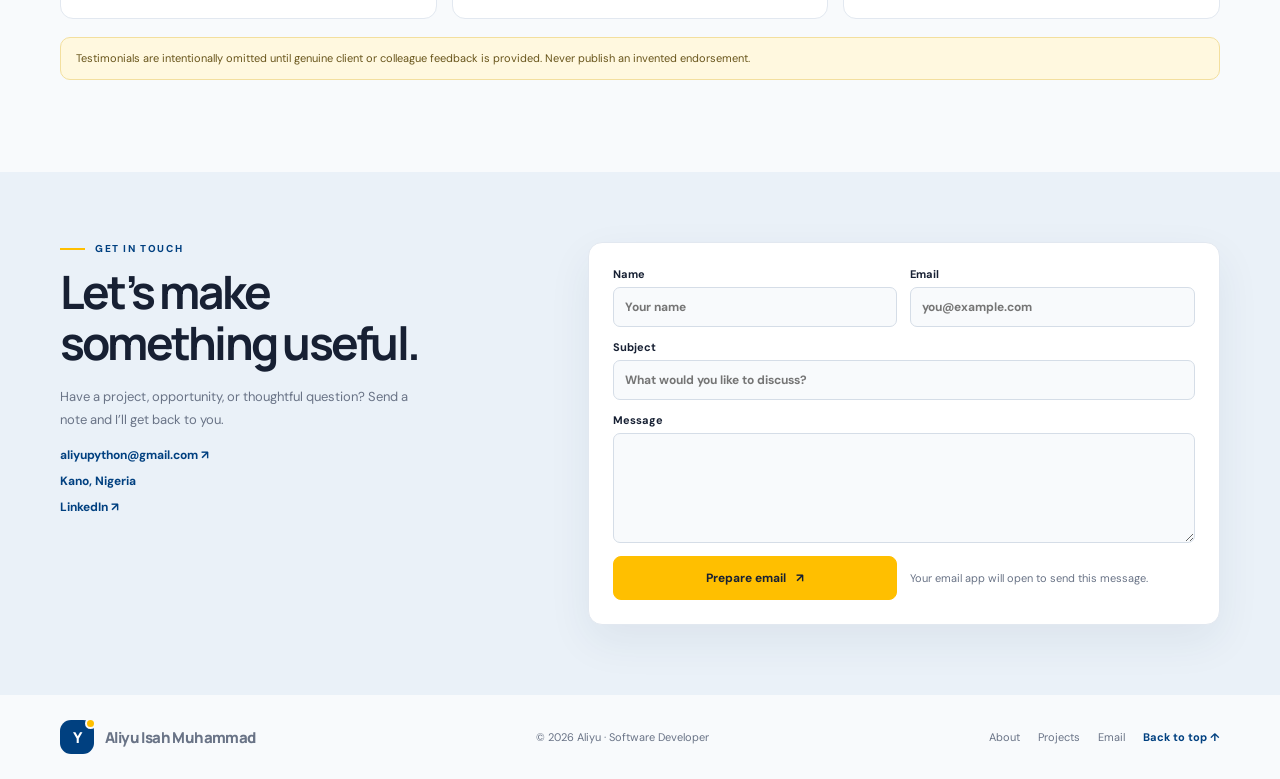
==== commit 435d71f5: "additional modification" ====
--- a/index.html
+++ b/index.html
@@ -53,8 +53,8 @@
           </div>
           <div class="social">
             <a href="https://www.linkedin.com/" target="_blank" rel="noopener noreferrer">LinkedIn ↗</a>
-            <a href="https://github.com/" target="_blank" rel="noopener noreferrer">GitHub ↗</a>
-            <a href="mailto:hello@example.com">Email ↗</a>
+            <a href="https://github.com/Aliyu1727" target="_blank" rel="noopener noreferrer">GitHub ↗</a>
+            <a href="mailto:aliyupython@gmail.com">Email ↗</a>
           </div>
         </div>
         <div class="hero-art" role="img" aria-label="Abstract monogram illustration representing Your Name">
@@ -180,7 +180,7 @@
                     </div>
                   </article>
                 </div>
-                <p class="editable">Tip: replace bracketed tags with your actual skills and remove categories that don’t fit.</p>
+                <p class="editable">Tip: My goal is to keep learning, do work I can stand behind, help good teams make meaningful impact.</p>
               </div>
             </section>
             <section class="content wrap" id="projects">
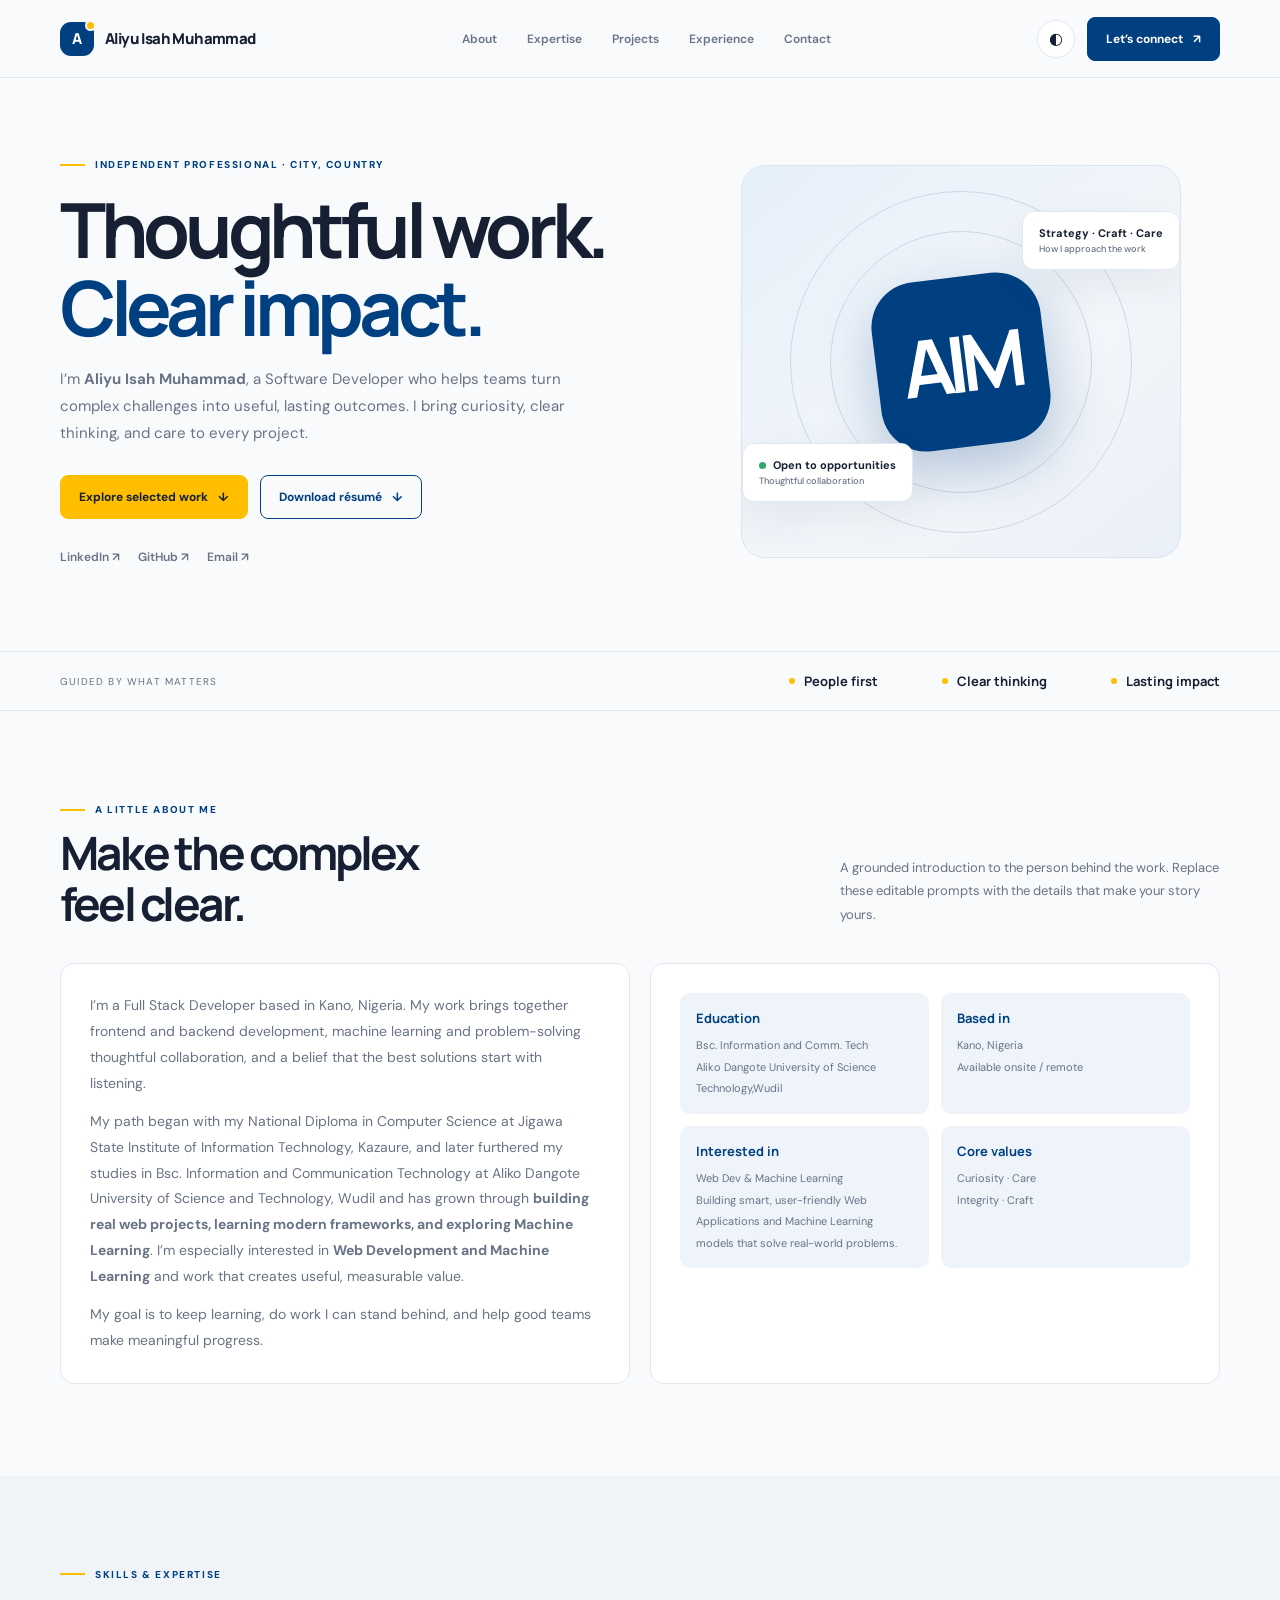
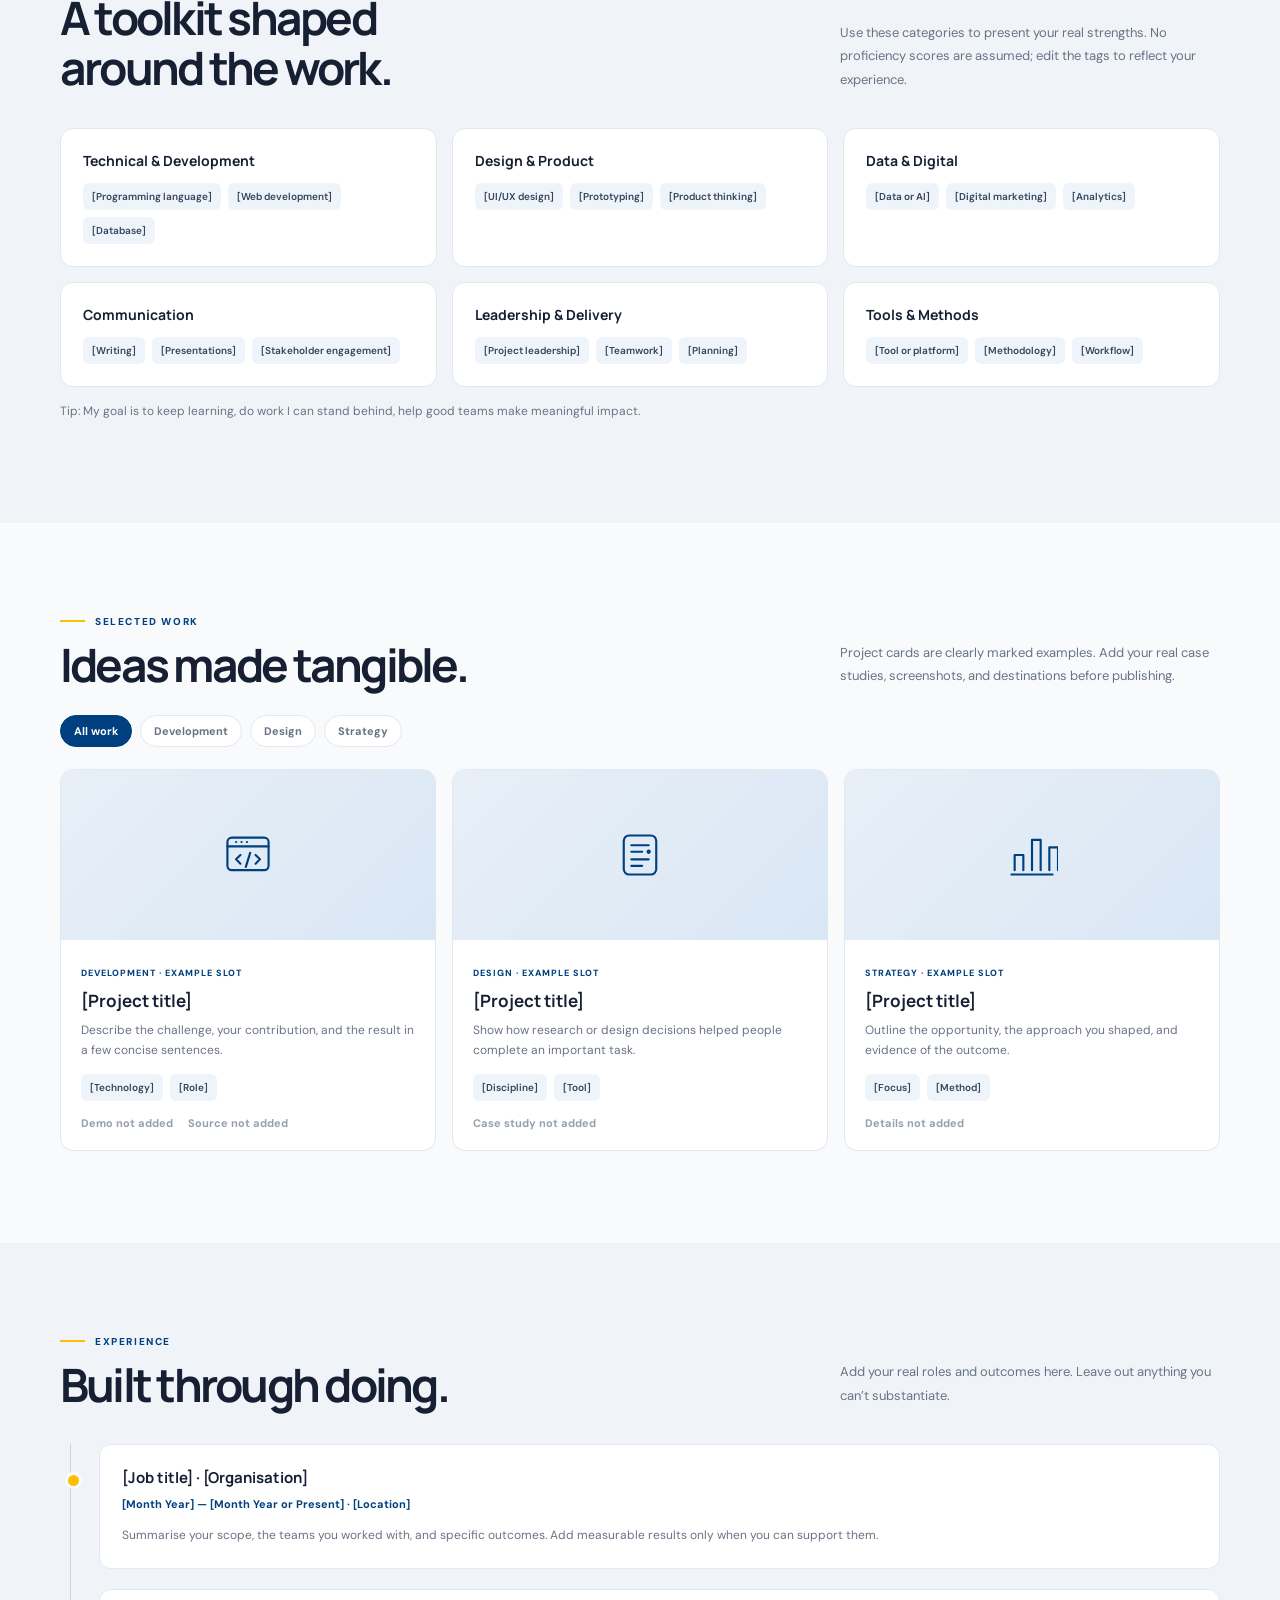
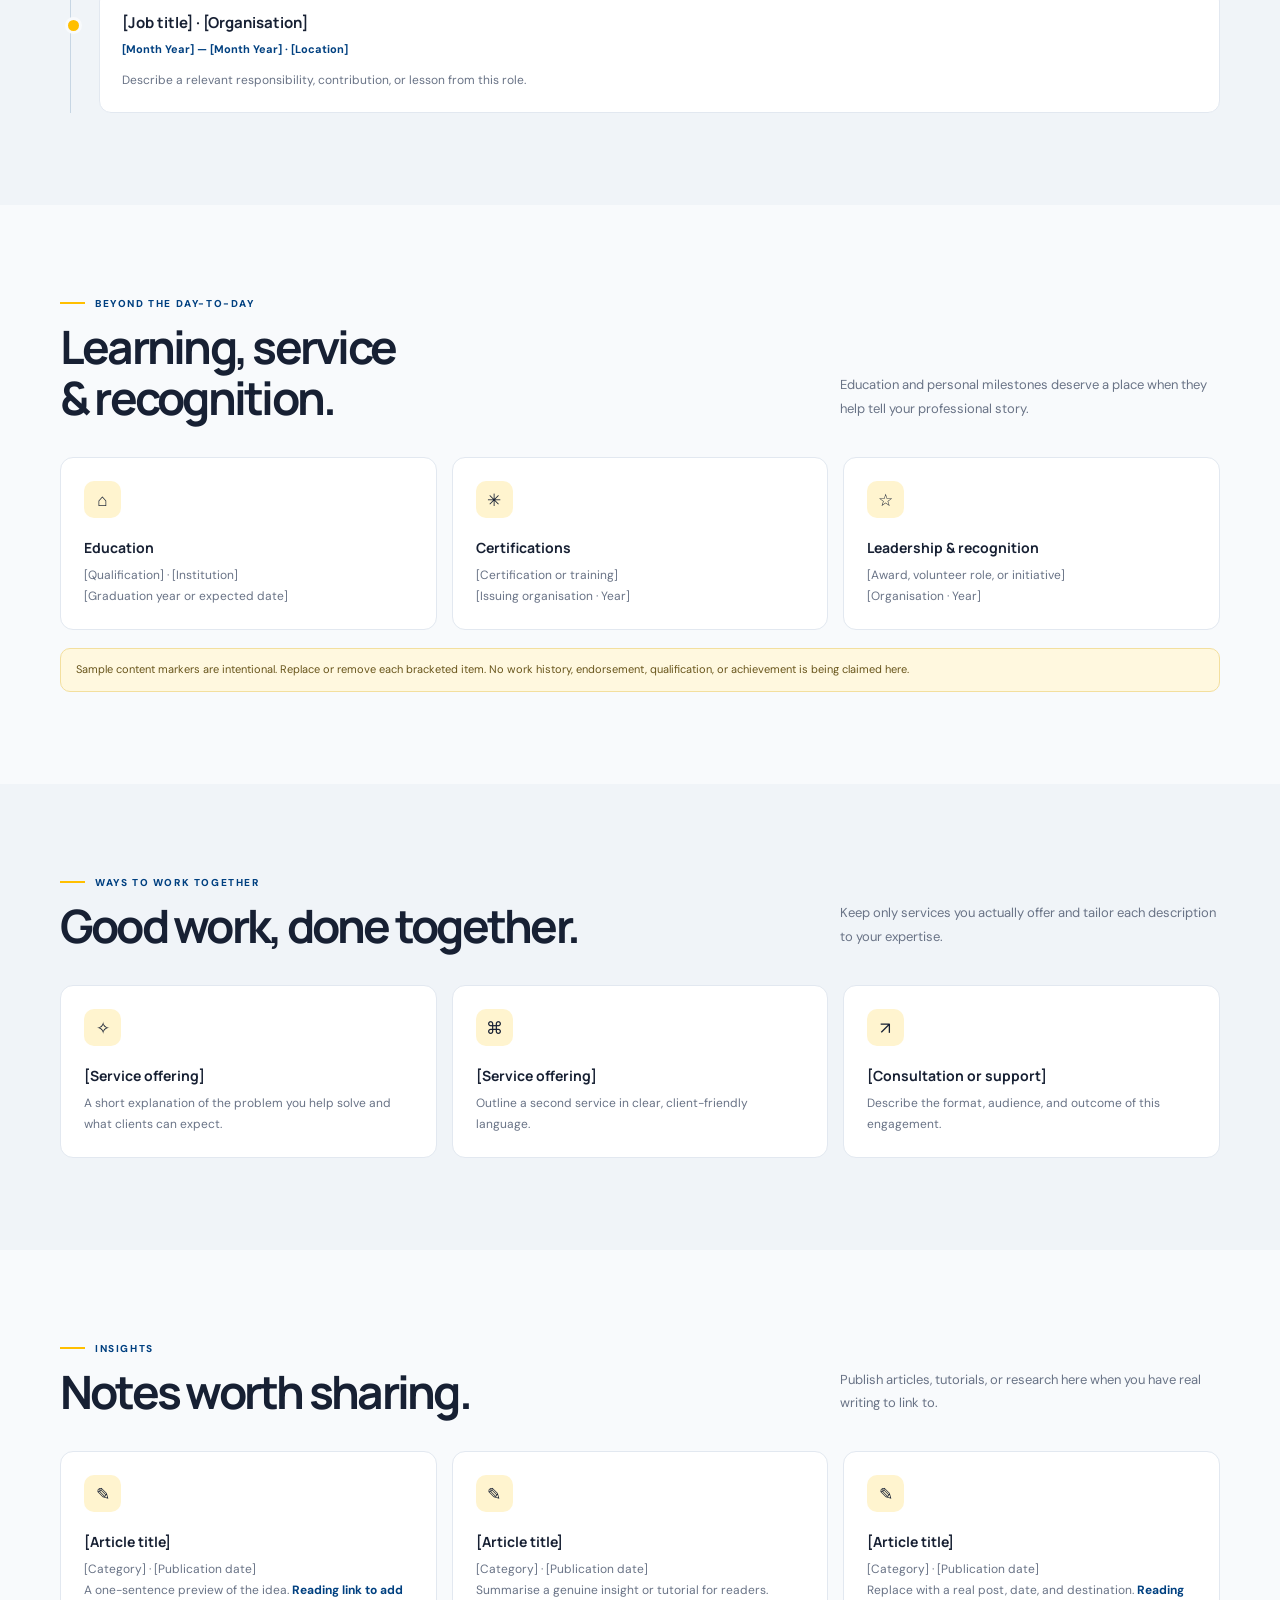
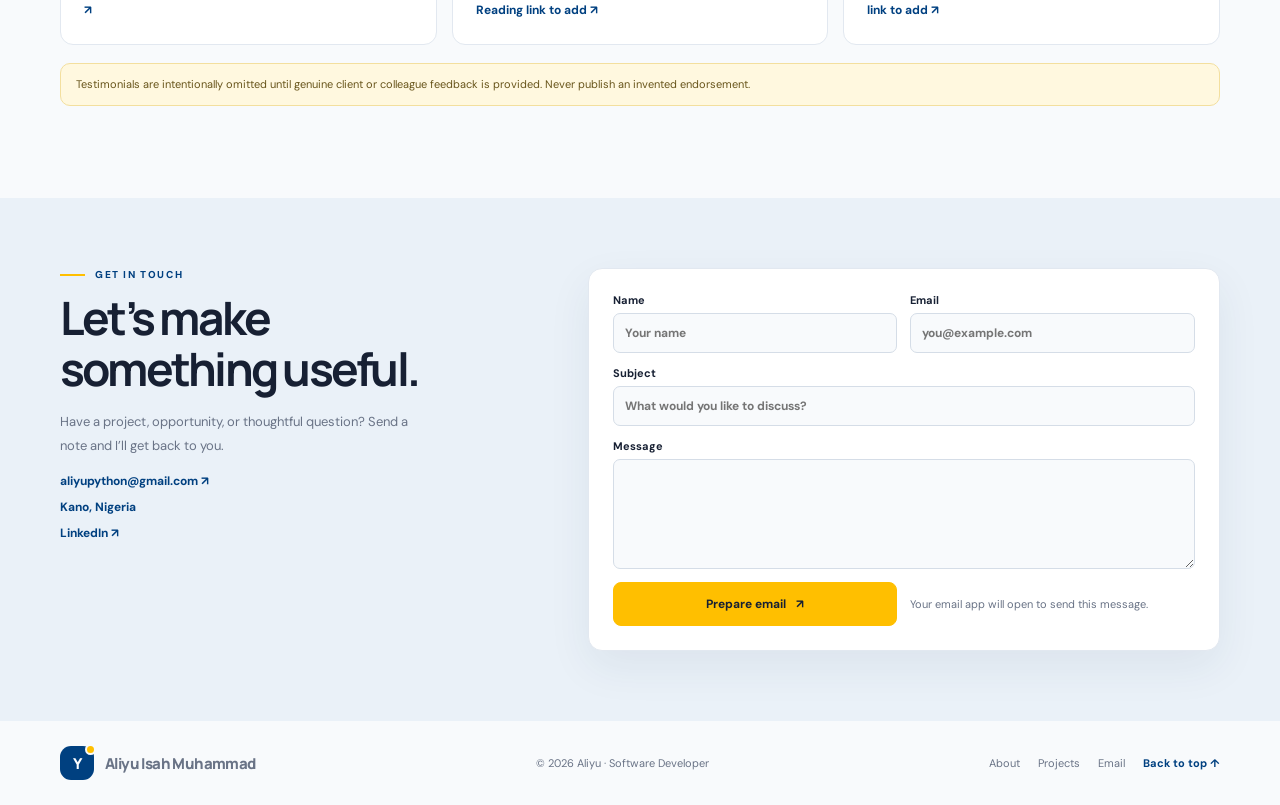
==== commit 960e12e5: "Additional modification" ====
--- a/index.html
+++ b/index.html
@@ -95,7 +95,7 @@
               </div>
               <div class="about-grid">
                 <div class="about-copy">
-                  <p>I’m a Full Stack Developer based in Kano, Nigeria. My work brings together [area of expertise], thoughtful collaboration, and a belief that the best solutions start with listening.</p>
+                  <p>I’m a Full Stack Developer based in Kano, Nigeria. My work brings together frontend and backend development, machine learning and problem-solving thoughtful collaboration, and a belief that the best solutions start with listening.</p>
                   <p>My path began with my National Diploma in Computer Science at Jigawa State Institute of Information Technology, Kazaure, and later furthered my studies in Bsc. Information and Communication Technology at Aliko Dangote University of Science and Technology, Wudil and has grown through <B>building real web projects, learning modern frameworks, and exploring Machine Learning</B>. I’m especially interested in <b>Web Development and Machine Learning</b> and work that creates useful, measurable value.</p>
                   <p>My goal is to keep learning, do work I can stand behind, and help good teams make meaningful progress.</p>
                 </div>
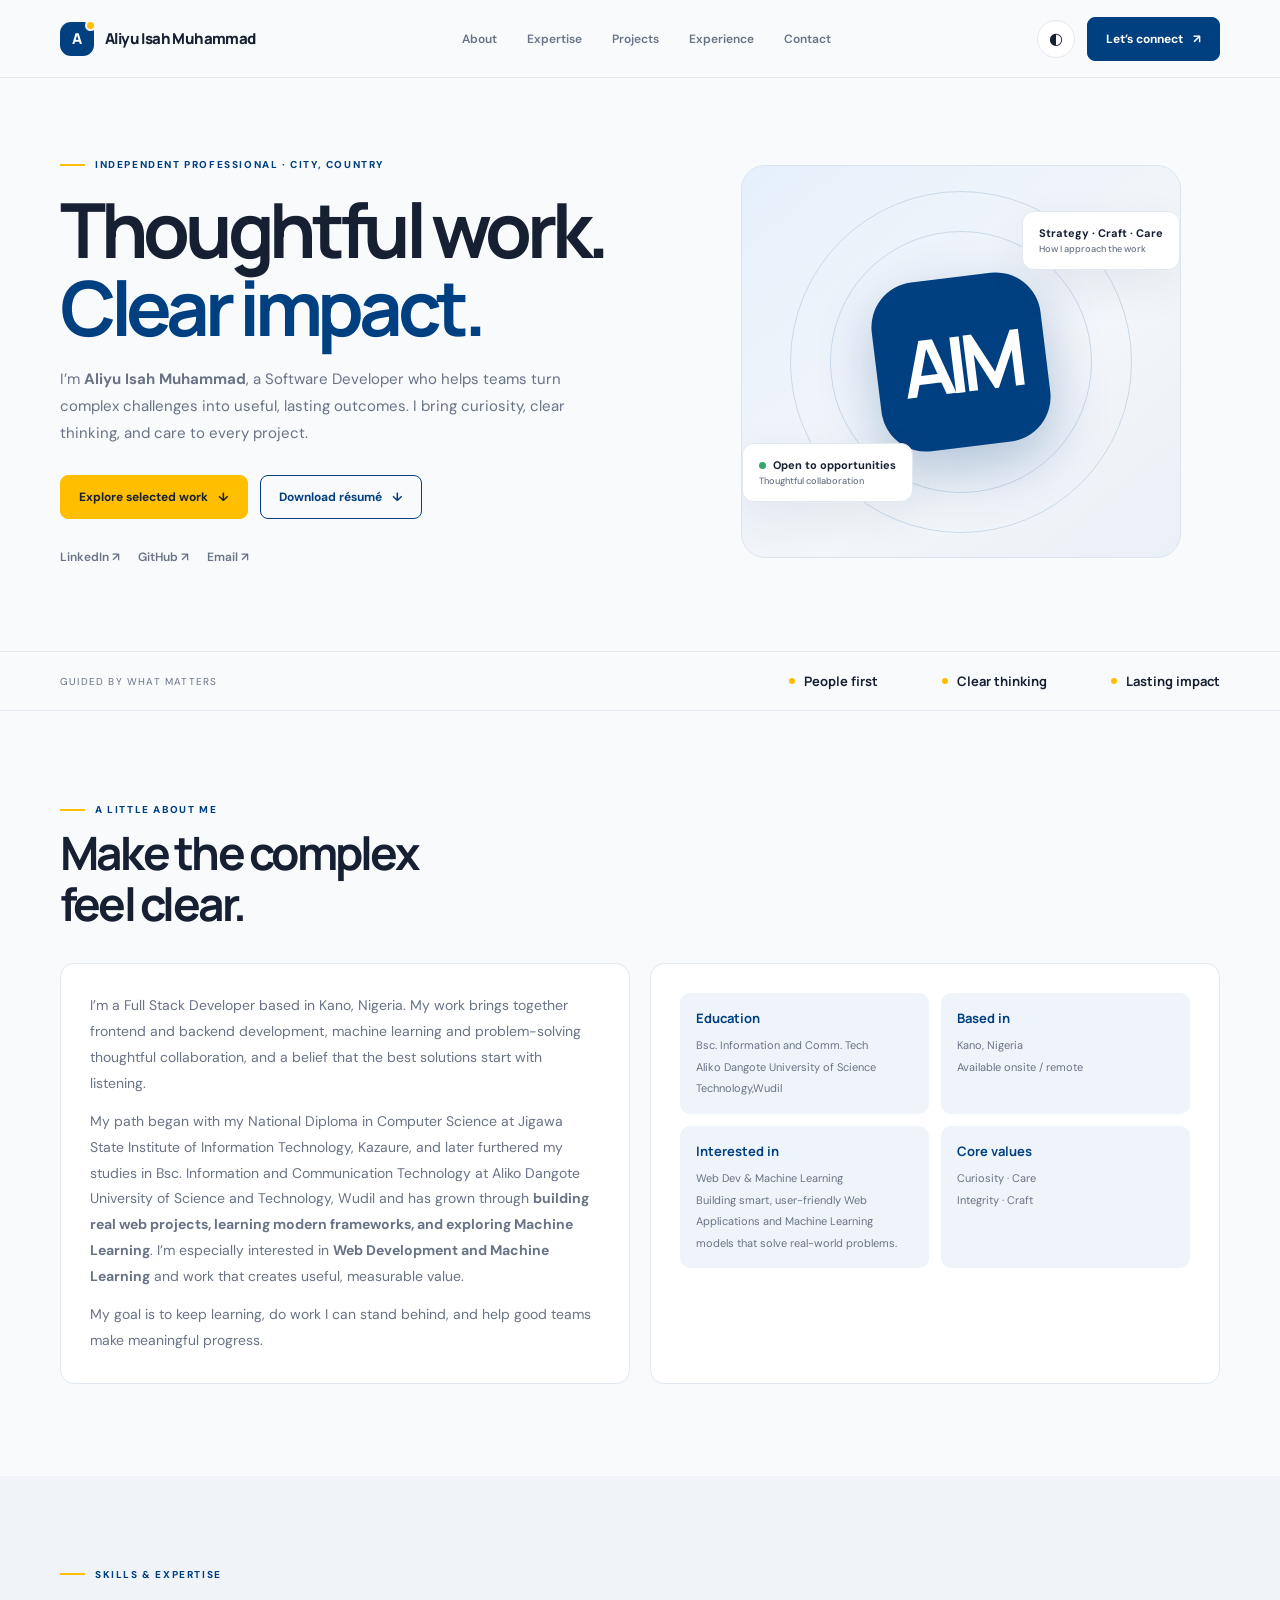
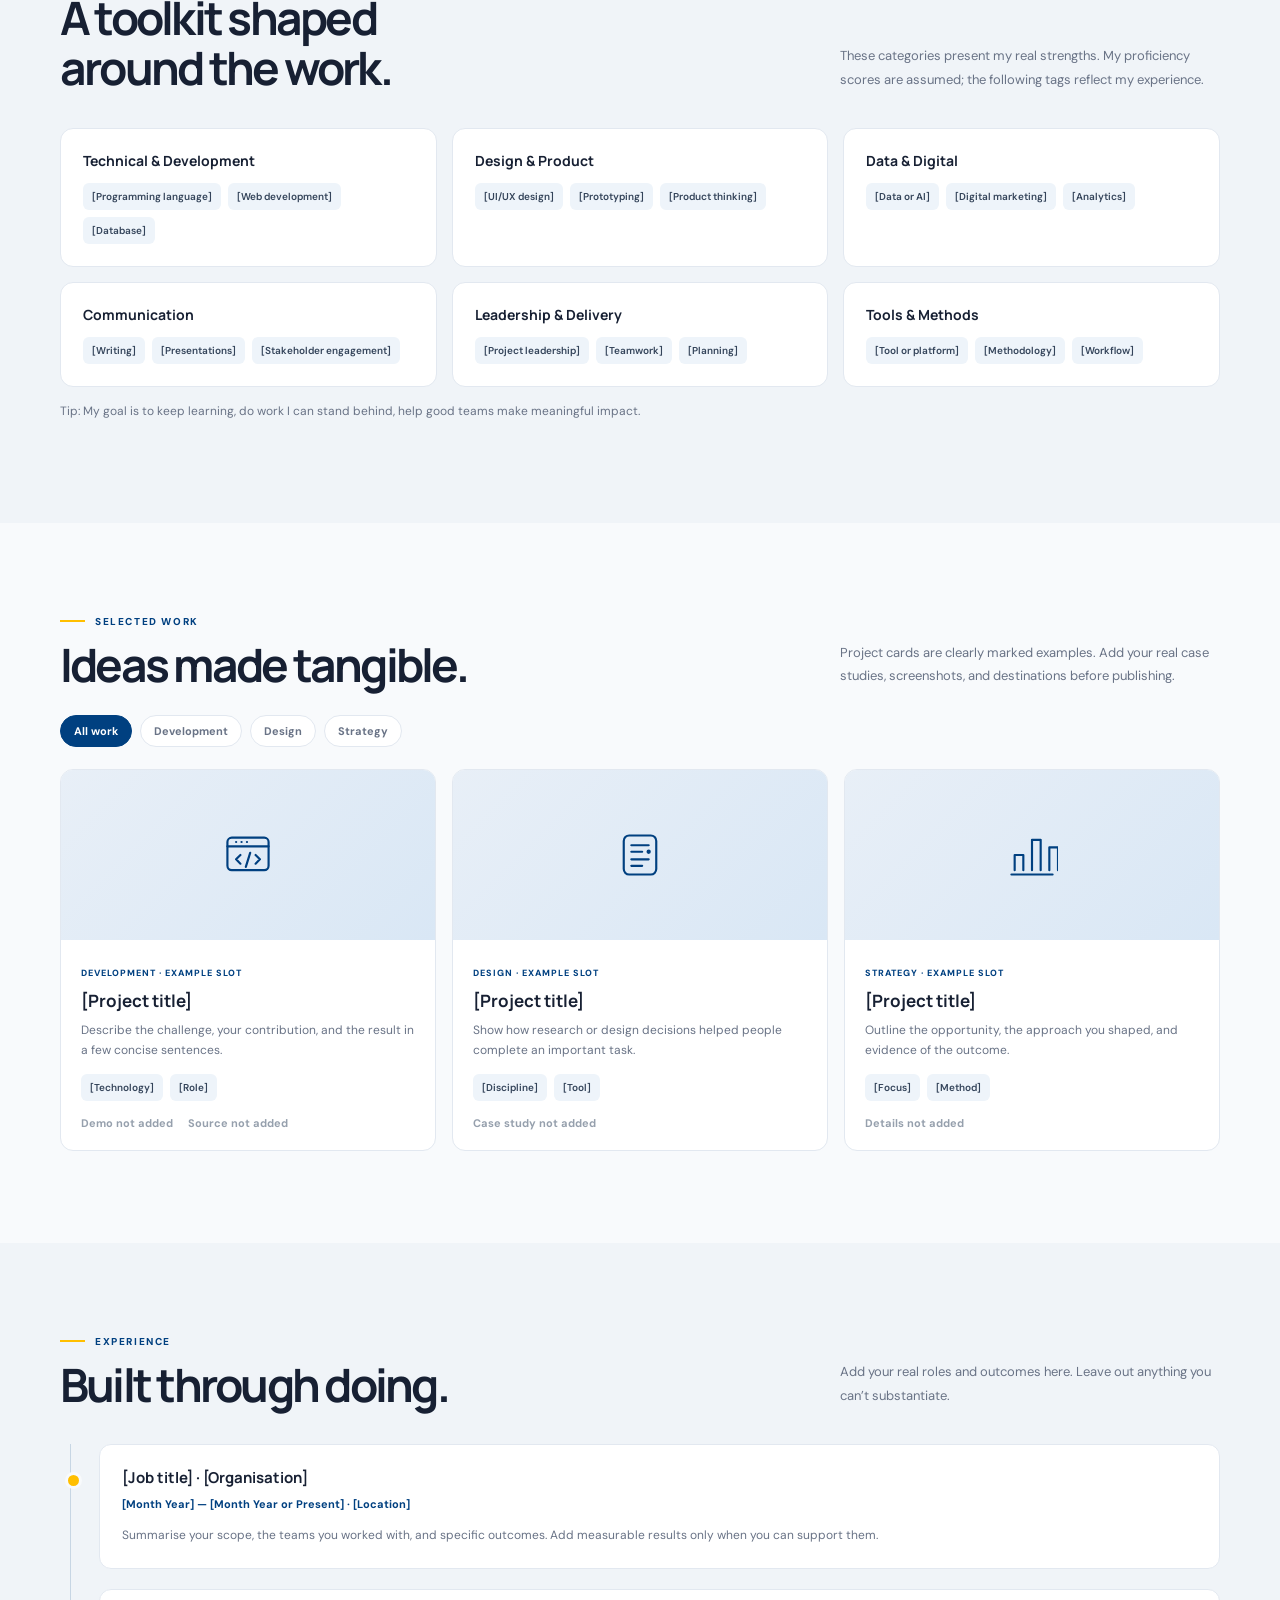
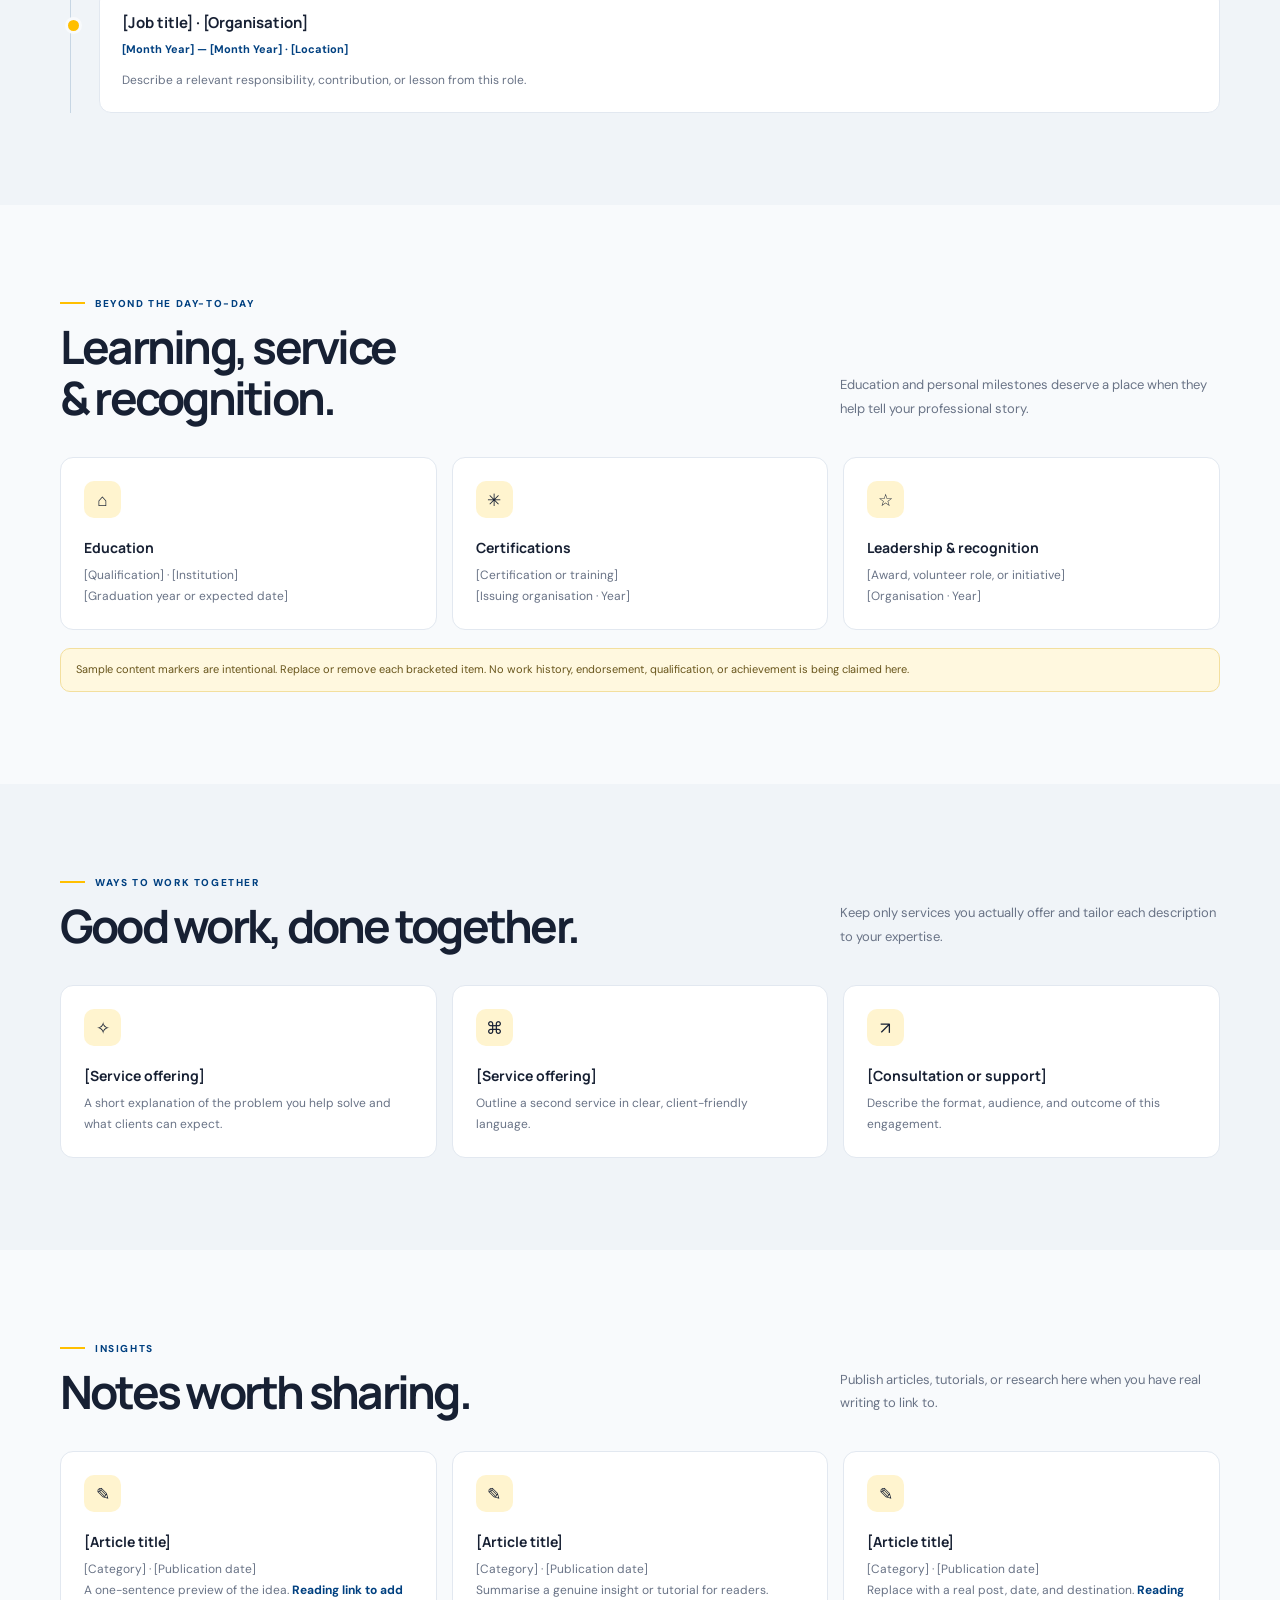
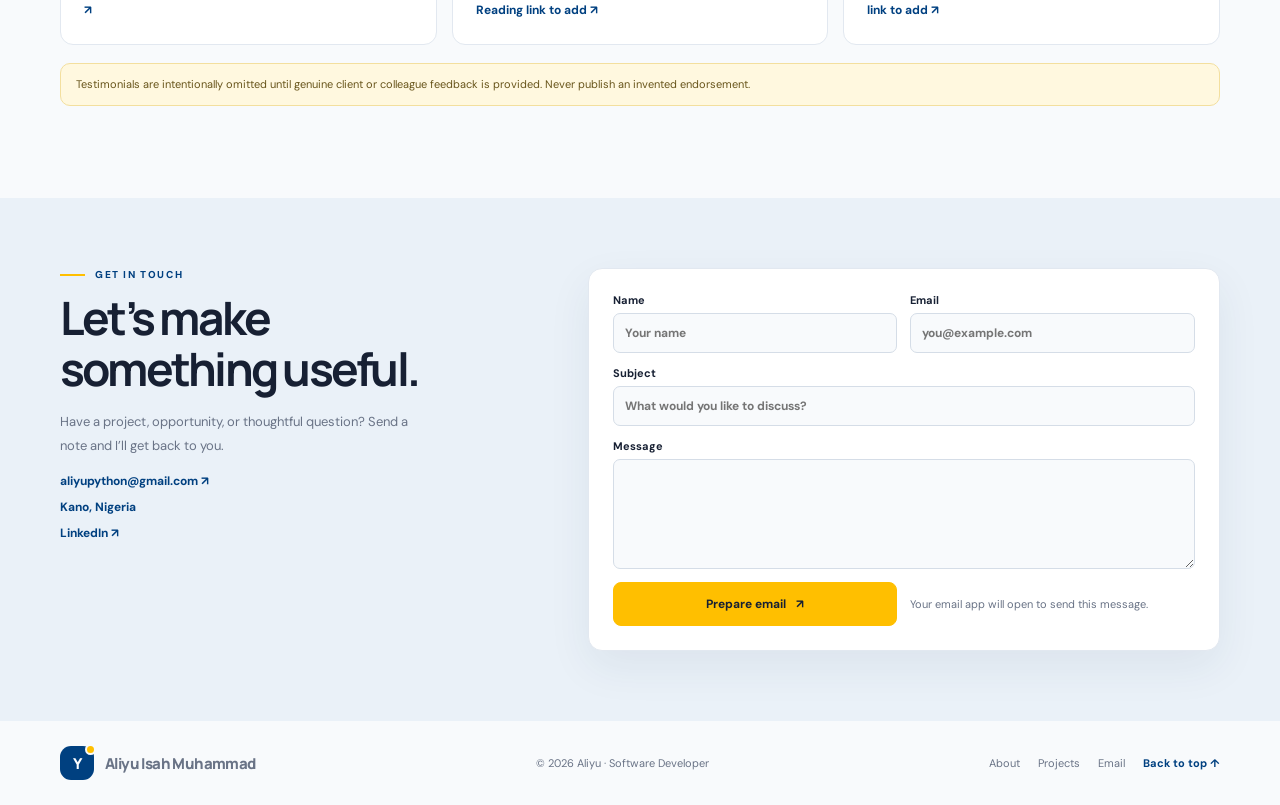
==== commit b115520c: "removed some parts" ====
--- a/index.html
+++ b/index.html
@@ -91,7 +91,7 @@
                   <div class="eyebrow">A little about me</div>
                   <h2>Make the complex<br>feel clear.</h2>
                 </div>
-                <p>A grounded introduction to the person behind the work. Replace these editable prompts with the details that make your story yours.</p>
+                <!-- <p>A grounded introduction to the person behind the work. Replace these editable prompts with the details that make your story yours.</p> -->
               </div>
               <div class="about-grid">
                 <div class="about-copy">
@@ -128,7 +128,7 @@
                     <div class="eyebrow">Skills & expertise</div>
                     <h2>A toolkit shaped<br>around the work.</h2>
                   </div>
-                  <p>Use these categories to present your real strengths. No proficiency scores are assumed; edit the tags to reflect your experience.</p>
+                  <p>These categories present my real strengths. My proficiency scores are assumed; the following tags reflect my experience.</p>
                 </div>
                 <div class="skills">
                   <article class="skill-card">
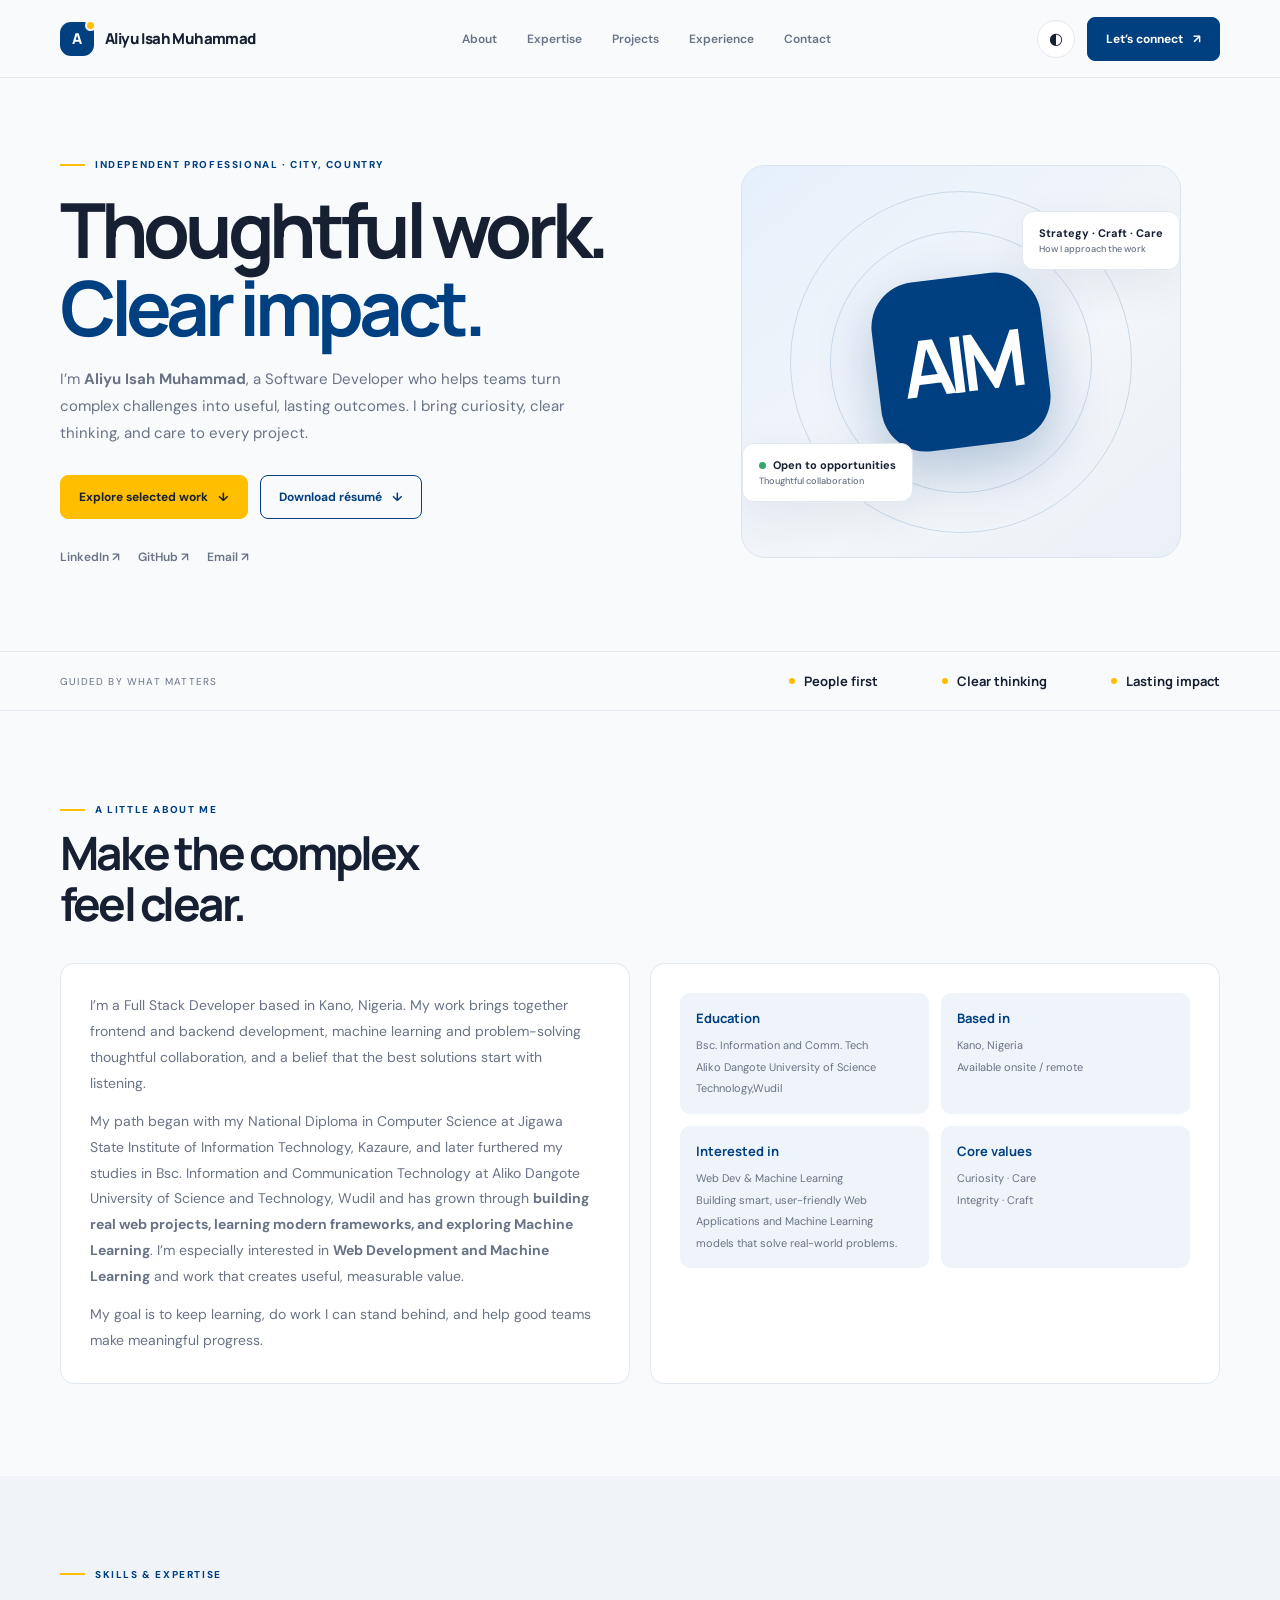
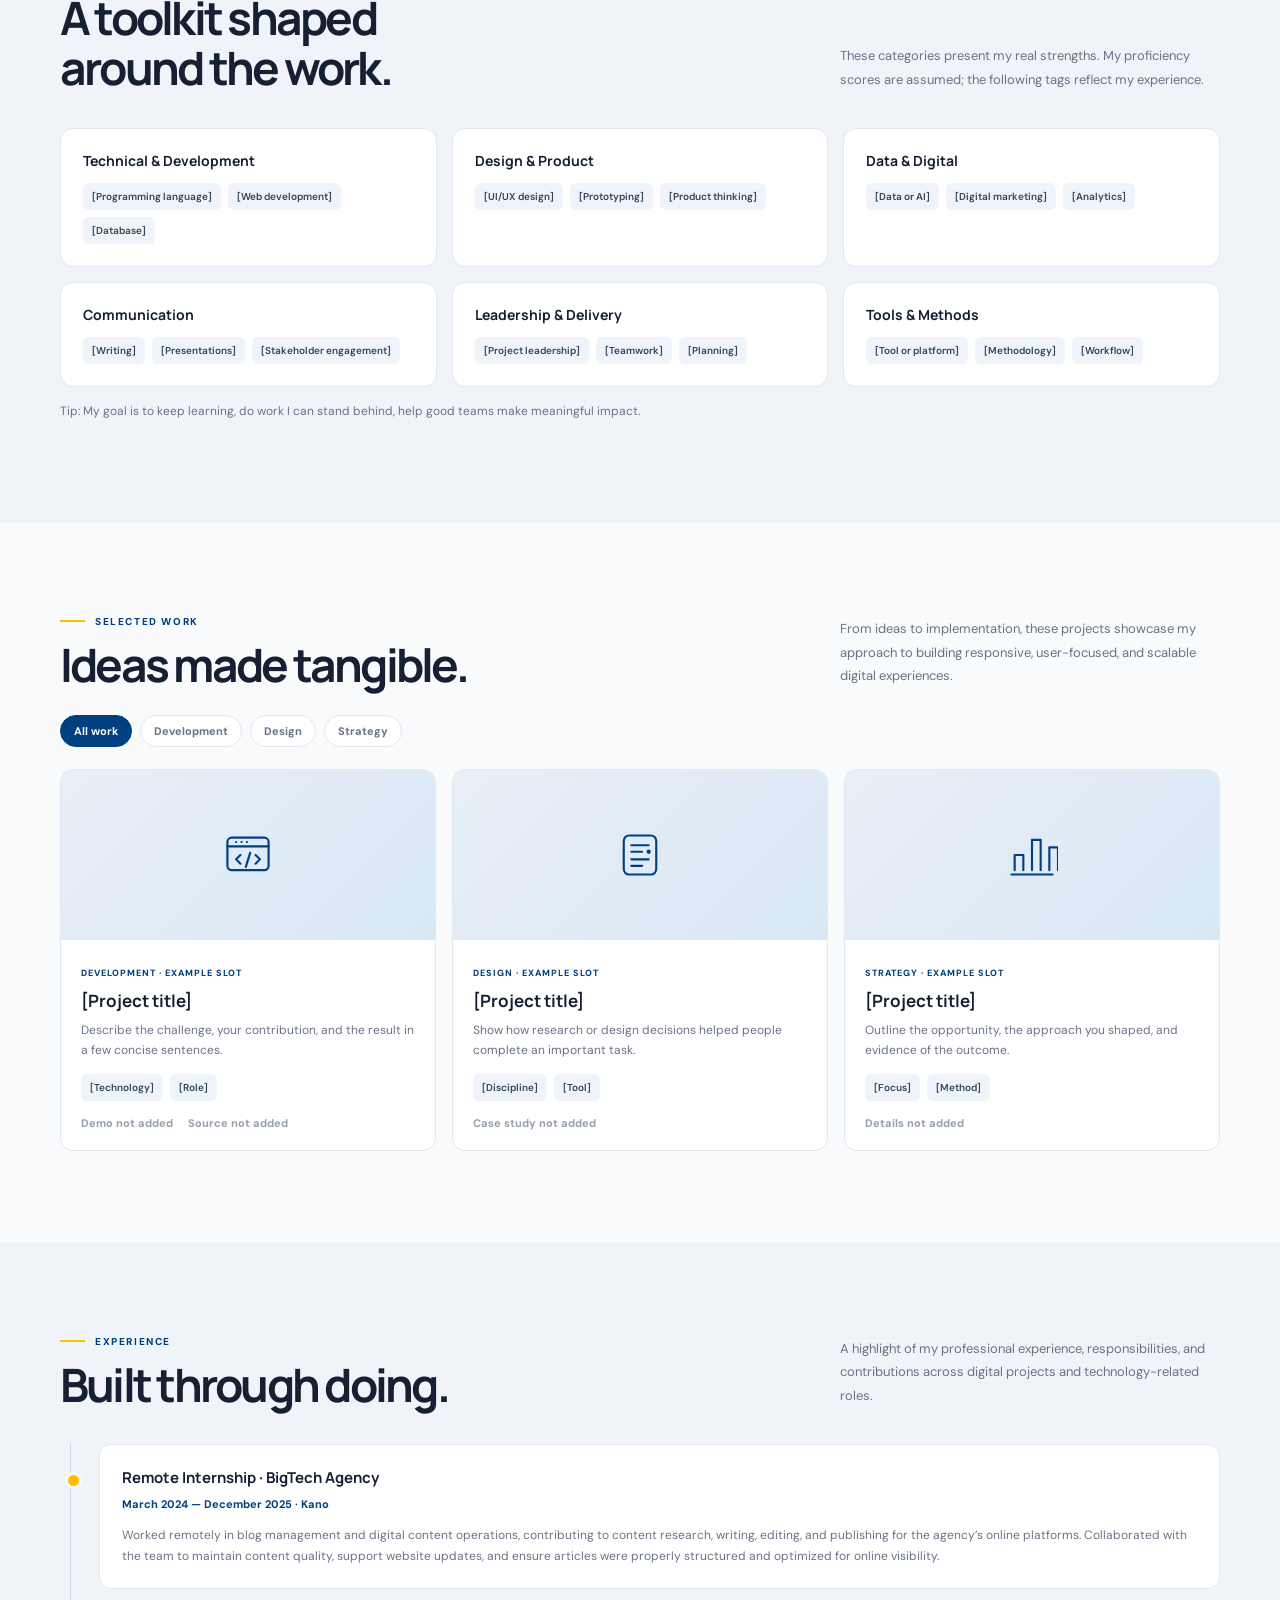
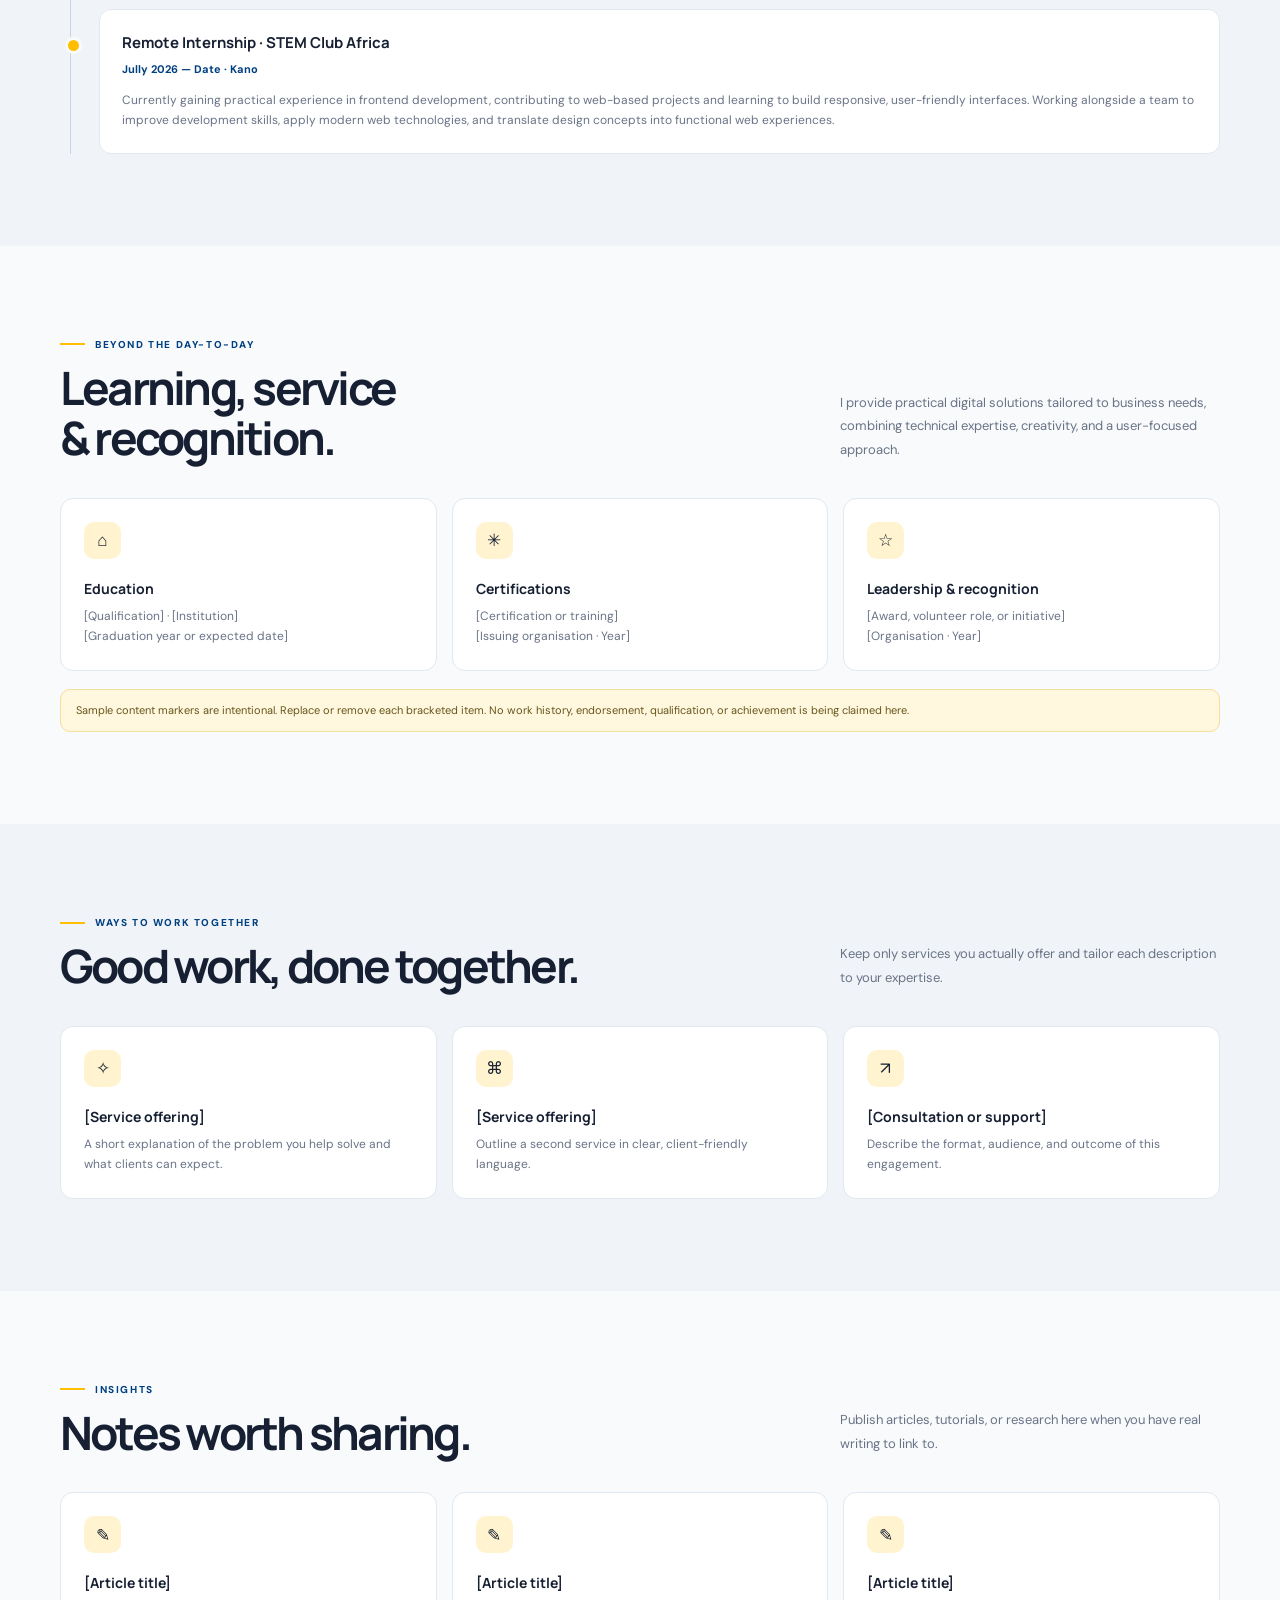
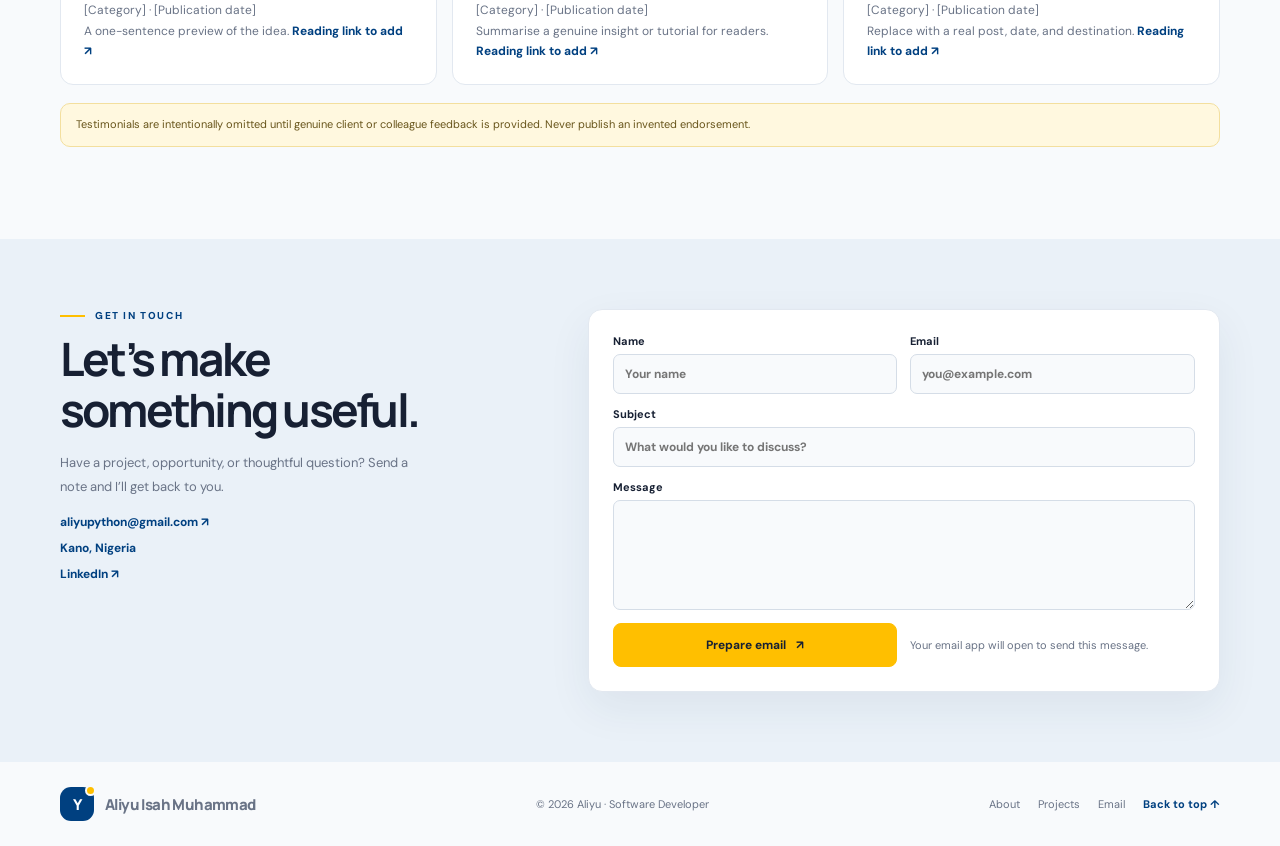
==== commit 16062e07: "some sections modification" ====
--- a/index.html
+++ b/index.html
@@ -189,7 +189,7 @@
                   <div class="eyebrow">Selected work</div>
                   <h2>Ideas made tangible.</h2>
                 </div>
-                <p>Project cards are clearly marked examples. Add your real case studies, screenshots, and destinations before publishing.</p>
+                <p>From ideas to implementation, these projects showcase my approach to building responsive, user-focused, and scalable digital experiences.</p>
               </div>
               <div class="filters" role="group" aria-label="Filter projects">
                 <button class="filter" aria-pressed="true" data-filter="all">All work</button>
@@ -268,18 +268,18 @@
                     <div class="eyebrow">Experience</div>
                     <h2>Built through doing.</h2>
                   </div>
-                  <p>Add your real roles and outcomes here. Leave out anything you can’t substantiate.</p>
+                  <p>A highlight of my professional experience, responsibilities, and contributions across digital projects and technology-related roles.</p>
                 </div>
                 <div class="timeline">
                   <article>
-                    <h3>[Job title] · [Organisation]</h3>
-                    <span class="meta">[Month Year] — [Month Year or Present] · [Location]</span>
-                    <p>Summarise your scope, the teams you worked with, and specific outcomes. Add measurable results only when you can support them.</p>
+                    <h3>Remote Internship · BigTech Agency</h3>
+                    <span class="meta">March 2024 — December 2025 · Kano</span>
+                    <p>Worked remotely in blog management and digital content operations, contributing to content research, writing, editing, and publishing for the agency’s online platforms. Collaborated with the team to maintain content quality, support website updates, and ensure articles were properly structured and optimized for online visibility.</p>
                   </article>
                   <article>
-                    <h3>[Job title] · [Organisation]</h3>
-                    <span class="meta">[Month Year] — [Month Year] · [Location]</span>
-                    <p>Describe a relevant responsibility, contribution, or lesson from this role.</p>
+                    <h3>Remote Internship · STEM Club Africa</h3>
+                    <span class="meta">Jully 2026 — Date · Kano</span>
+                    <p>Currently gaining practical experience in frontend development, contributing to web-based projects and learning to build responsive, user-friendly interfaces. Working alongside a team to improve development skills, apply modern web technologies, and translate design concepts into functional web experiences.</p>
                   </article>
                 </div>
               </div>
@@ -290,7 +290,7 @@
                   <div class="eyebrow">Beyond the day-to-day</div>
                   <h2>Learning, service<br>& recognition.</h2>
                 </div>
-                <p>Education and personal milestones deserve a place when they help tell your professional story.</p>
+                <p>I provide practical digital solutions tailored to business needs, combining technical expertise, creativity, and a user-focused approach.</p>
               </div>
               <div class="three">
                 <article class="plain-card">
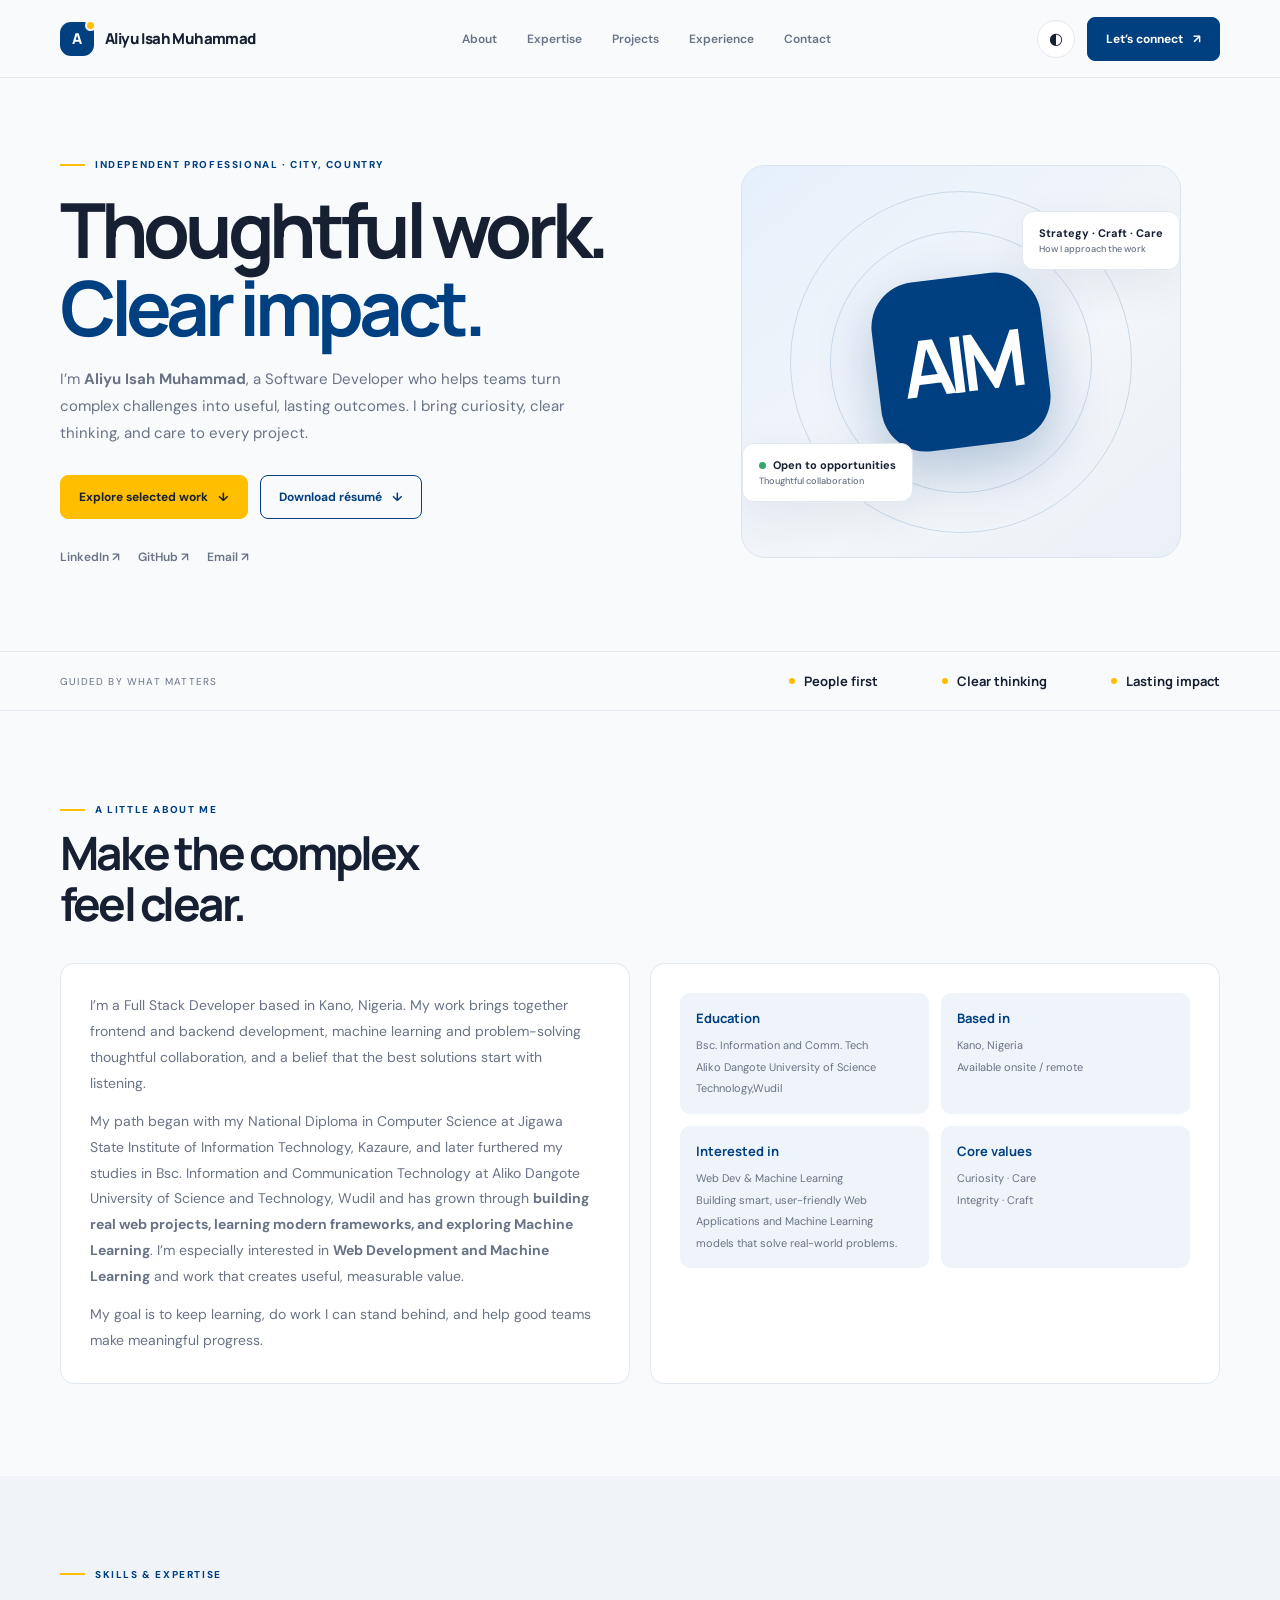
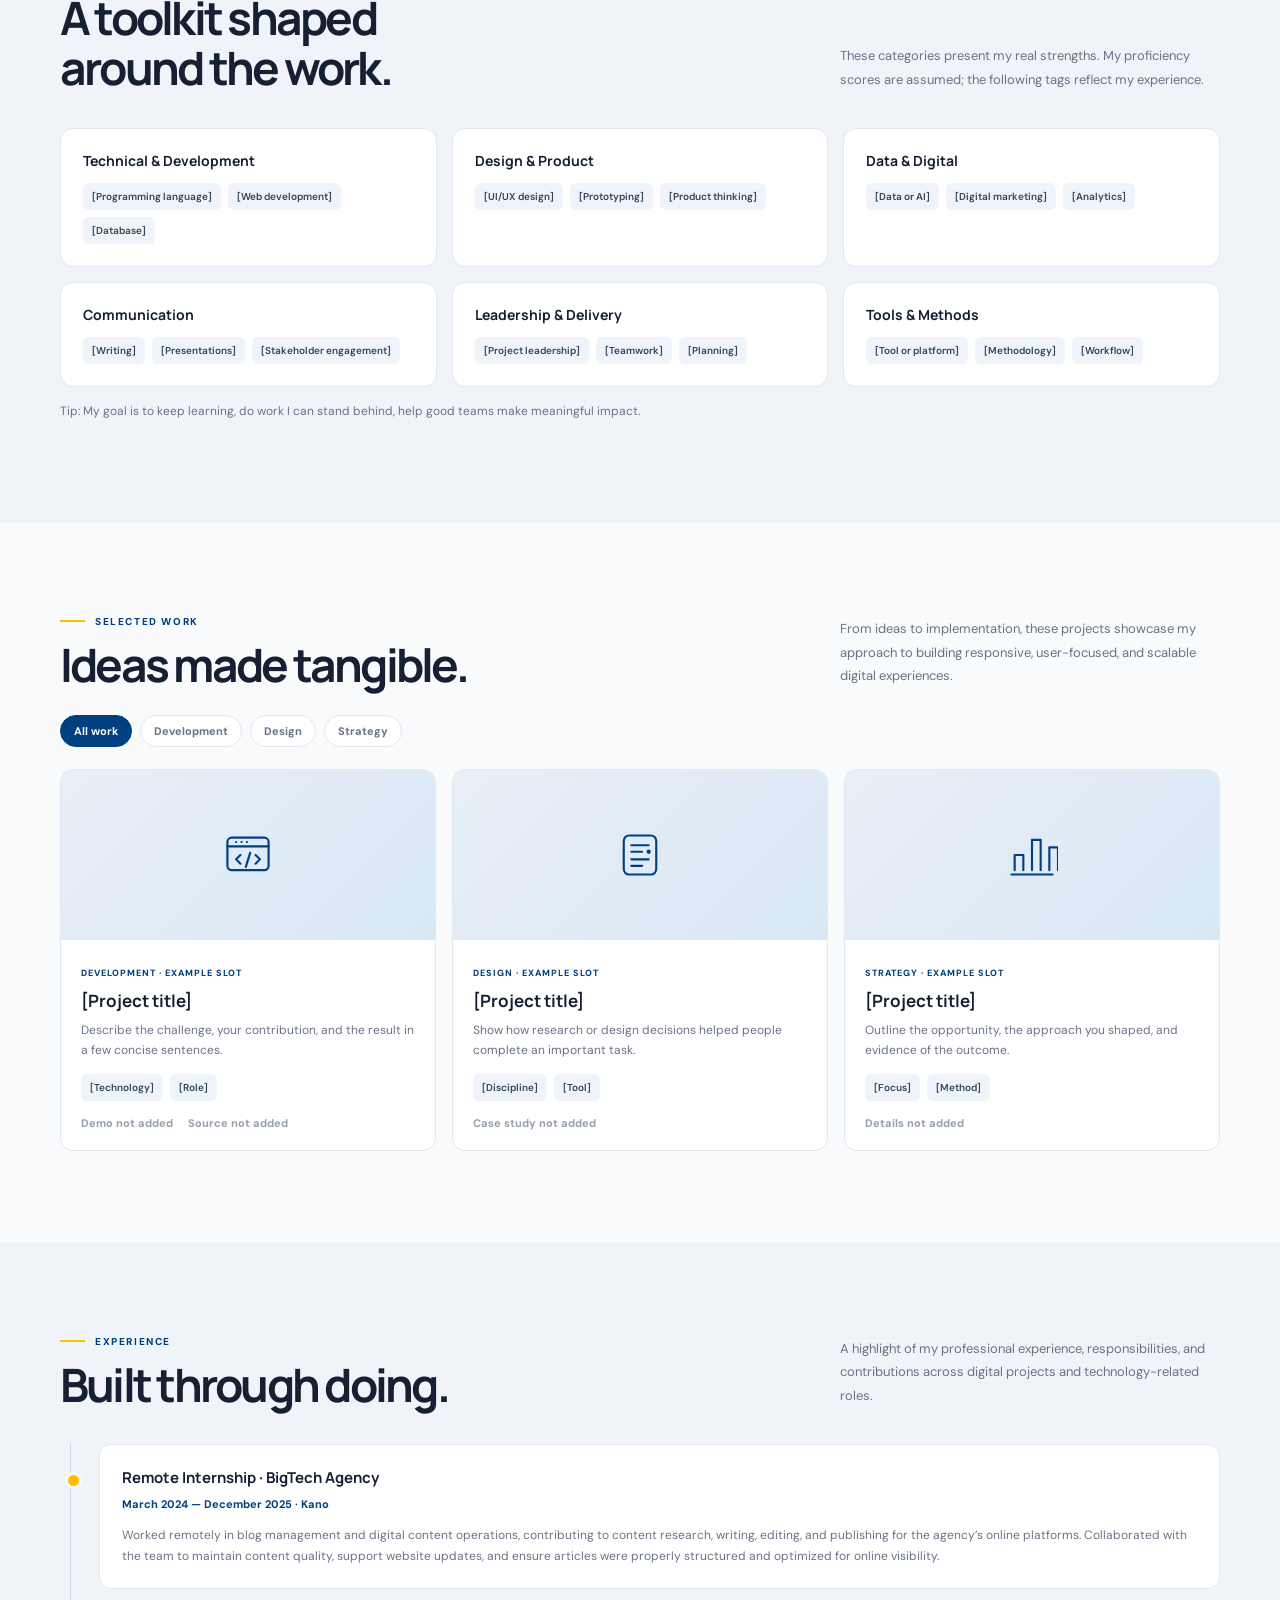
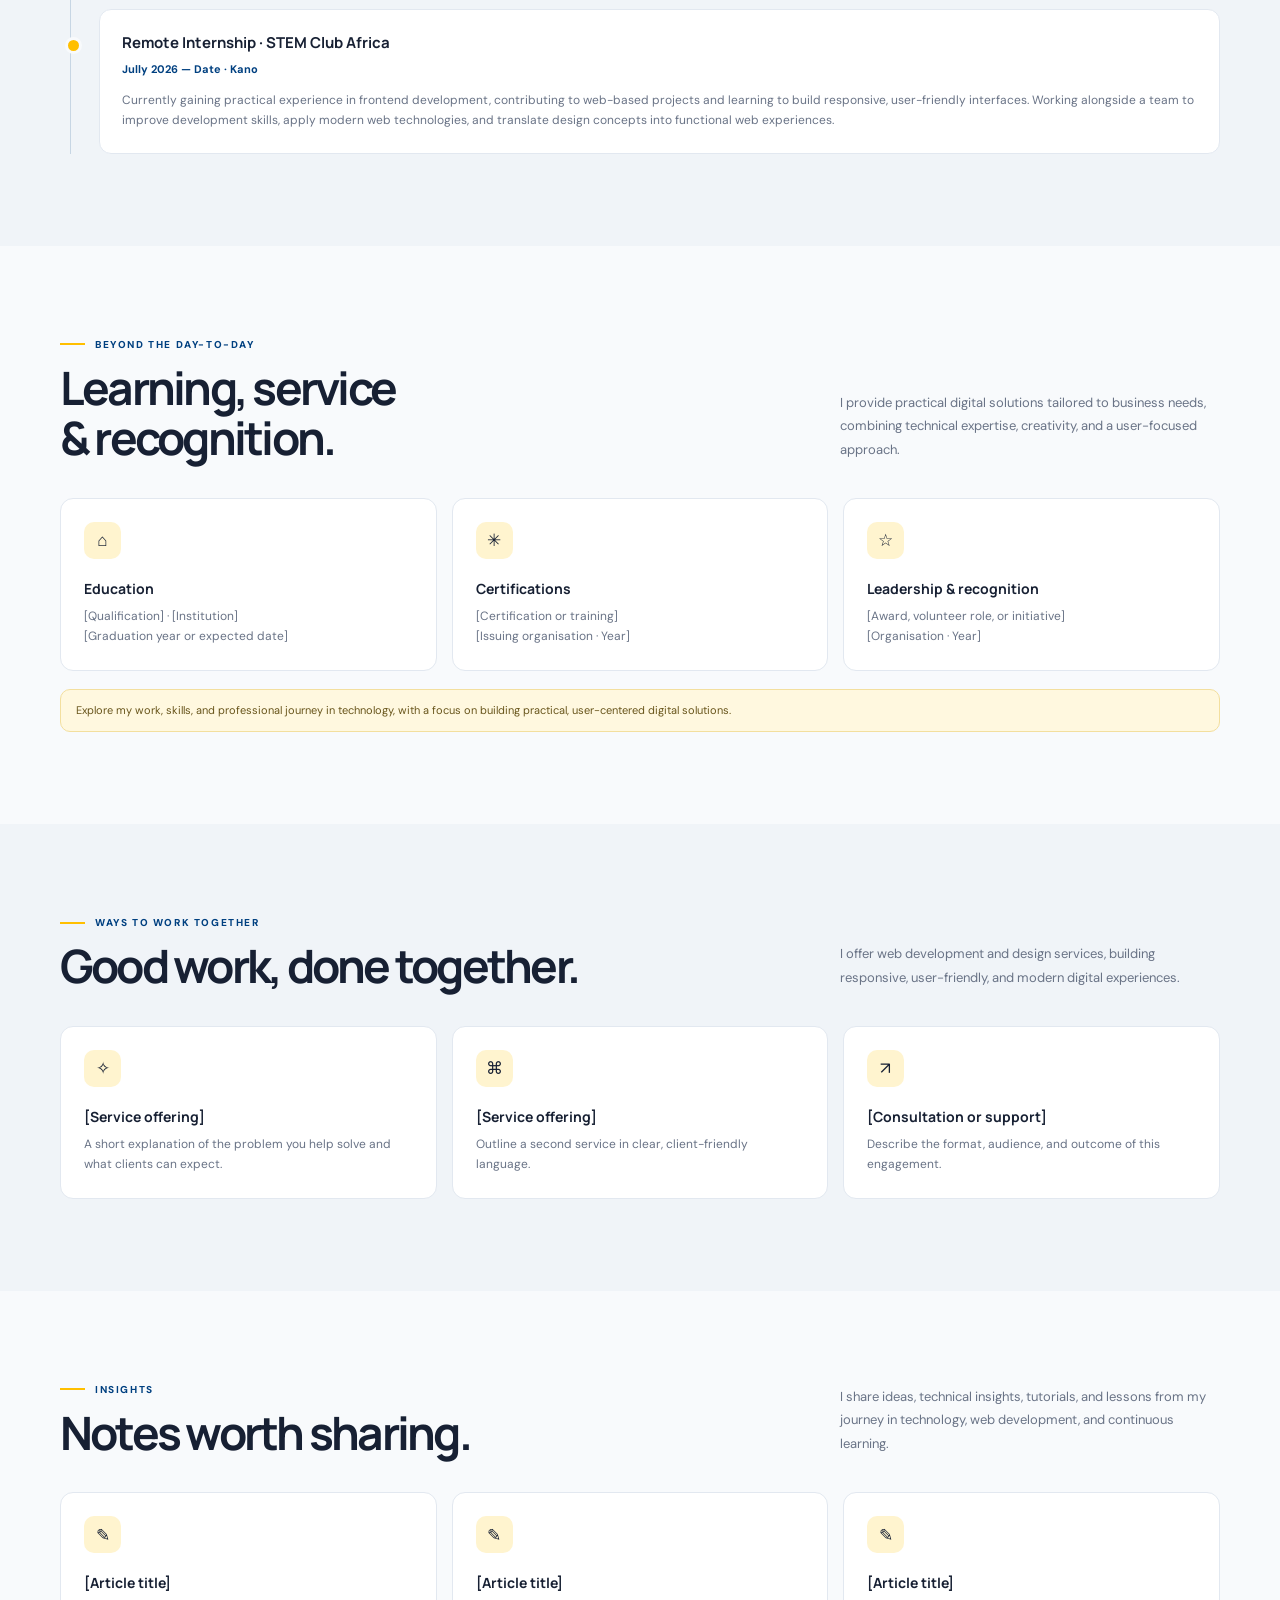
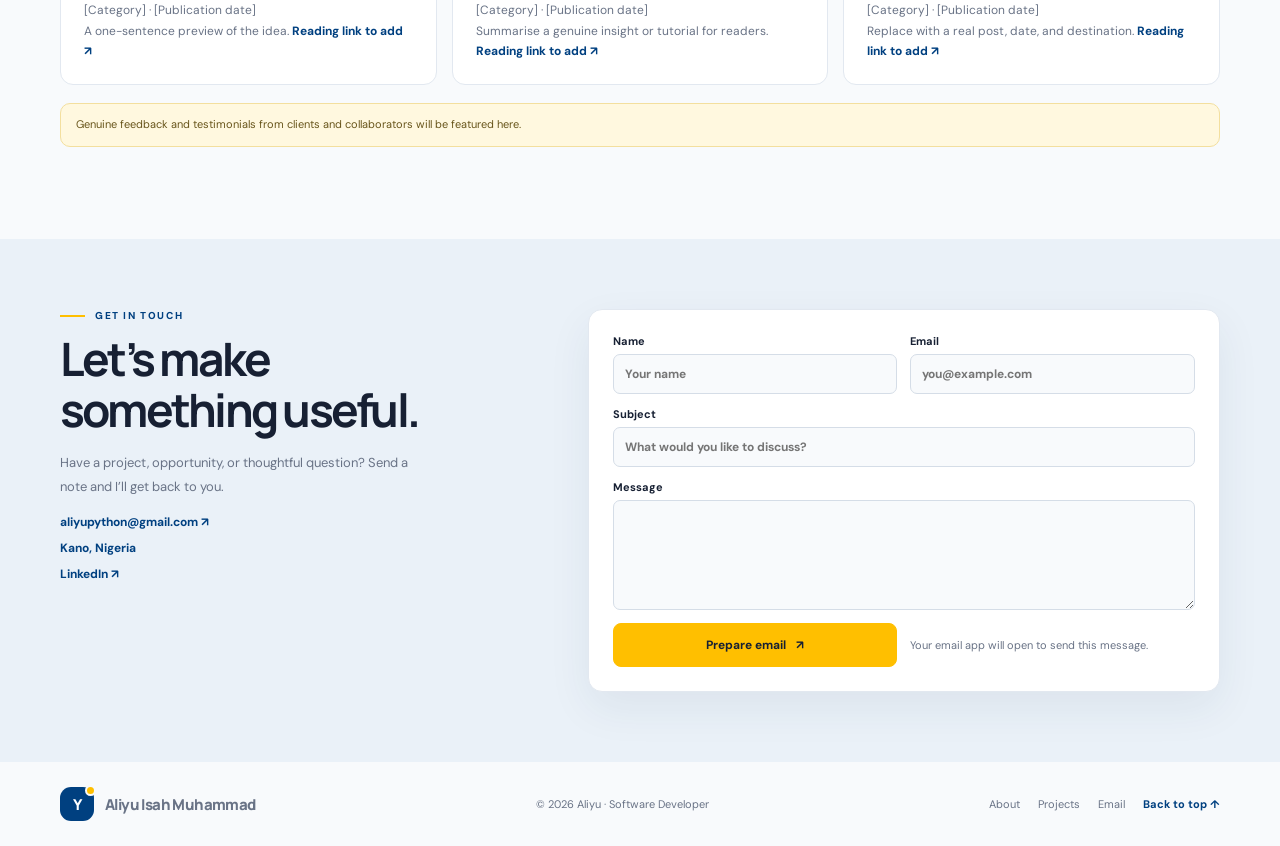
==== commit 9396da53: "Making additional changes" ====
--- a/index.html
+++ b/index.html
@@ -309,7 +309,7 @@
                   <p>[Award, volunteer role, or initiative]<br>[Organisation · Year]</p>
                 </article>
               </div>
-              <div class="notice">Sample content markers are intentional. Replace or remove each bracketed item. No work history, endorsement, qualification, or achievement is being claimed here.</div>
+              <div class="notice">Explore my work, skills, and professional journey in technology, with a focus on building practical, user-centered digital solutions.</div>
             </section>
             <section class="content shade" id="services">
               <div class="wrap">
@@ -318,7 +318,7 @@
                     <div class="eyebrow">Ways to work together</div>
                     <h2>Good work, done together.</h2>
                   </div>
-                  <p>Keep only services you actually offer and tailor each description to your expertise.</p>
+                  <p>I offer web development and design services, building responsive, user-friendly, and modern digital experiences.</p>
                 </div>
                 <div class="three">
                   <article class="plain-card">
@@ -345,7 +345,7 @@
                   <div class="eyebrow">Insights</div>
                   <h2>Notes worth sharing.</h2>
                 </div>
-                <p>Publish articles, tutorials, or research here when you have real writing to link to.</p>
+                <p>I share ideas, technical insights, tutorials, and lessons from my journey in technology, web development, and continuous learning.</p>
               </div>
               <div class="three">
                 <article class="plain-card">
@@ -367,7 +367,7 @@
                   </p>
                 </article>
               </div>
-              <div class="notice">Testimonials are intentionally omitted until genuine client or colleague feedback is provided. Never publish an invented endorsement.</div>
+              <div class="notice">Genuine feedback and testimonials from clients and collaborators will be featured here.</div>
             </section>
             <section class="contact" id="contact">
               <div class="wrap contact-grid">
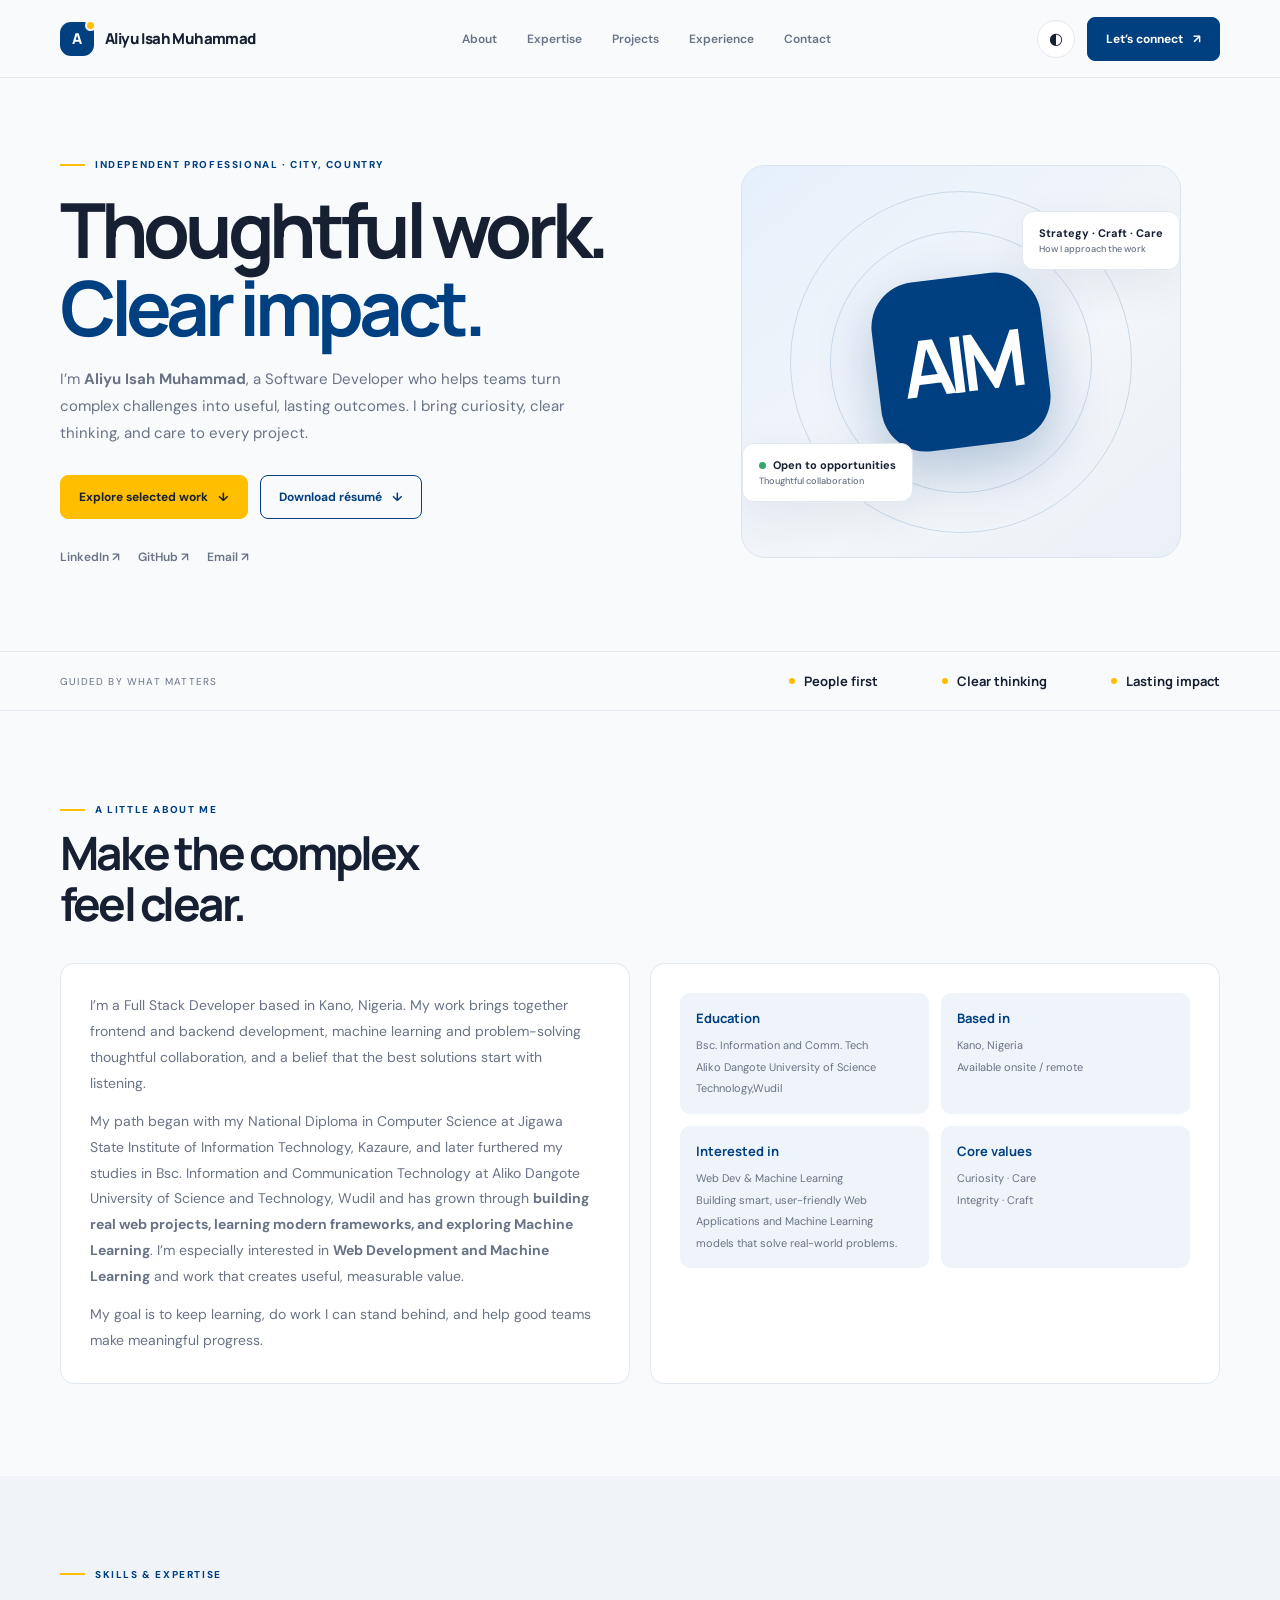
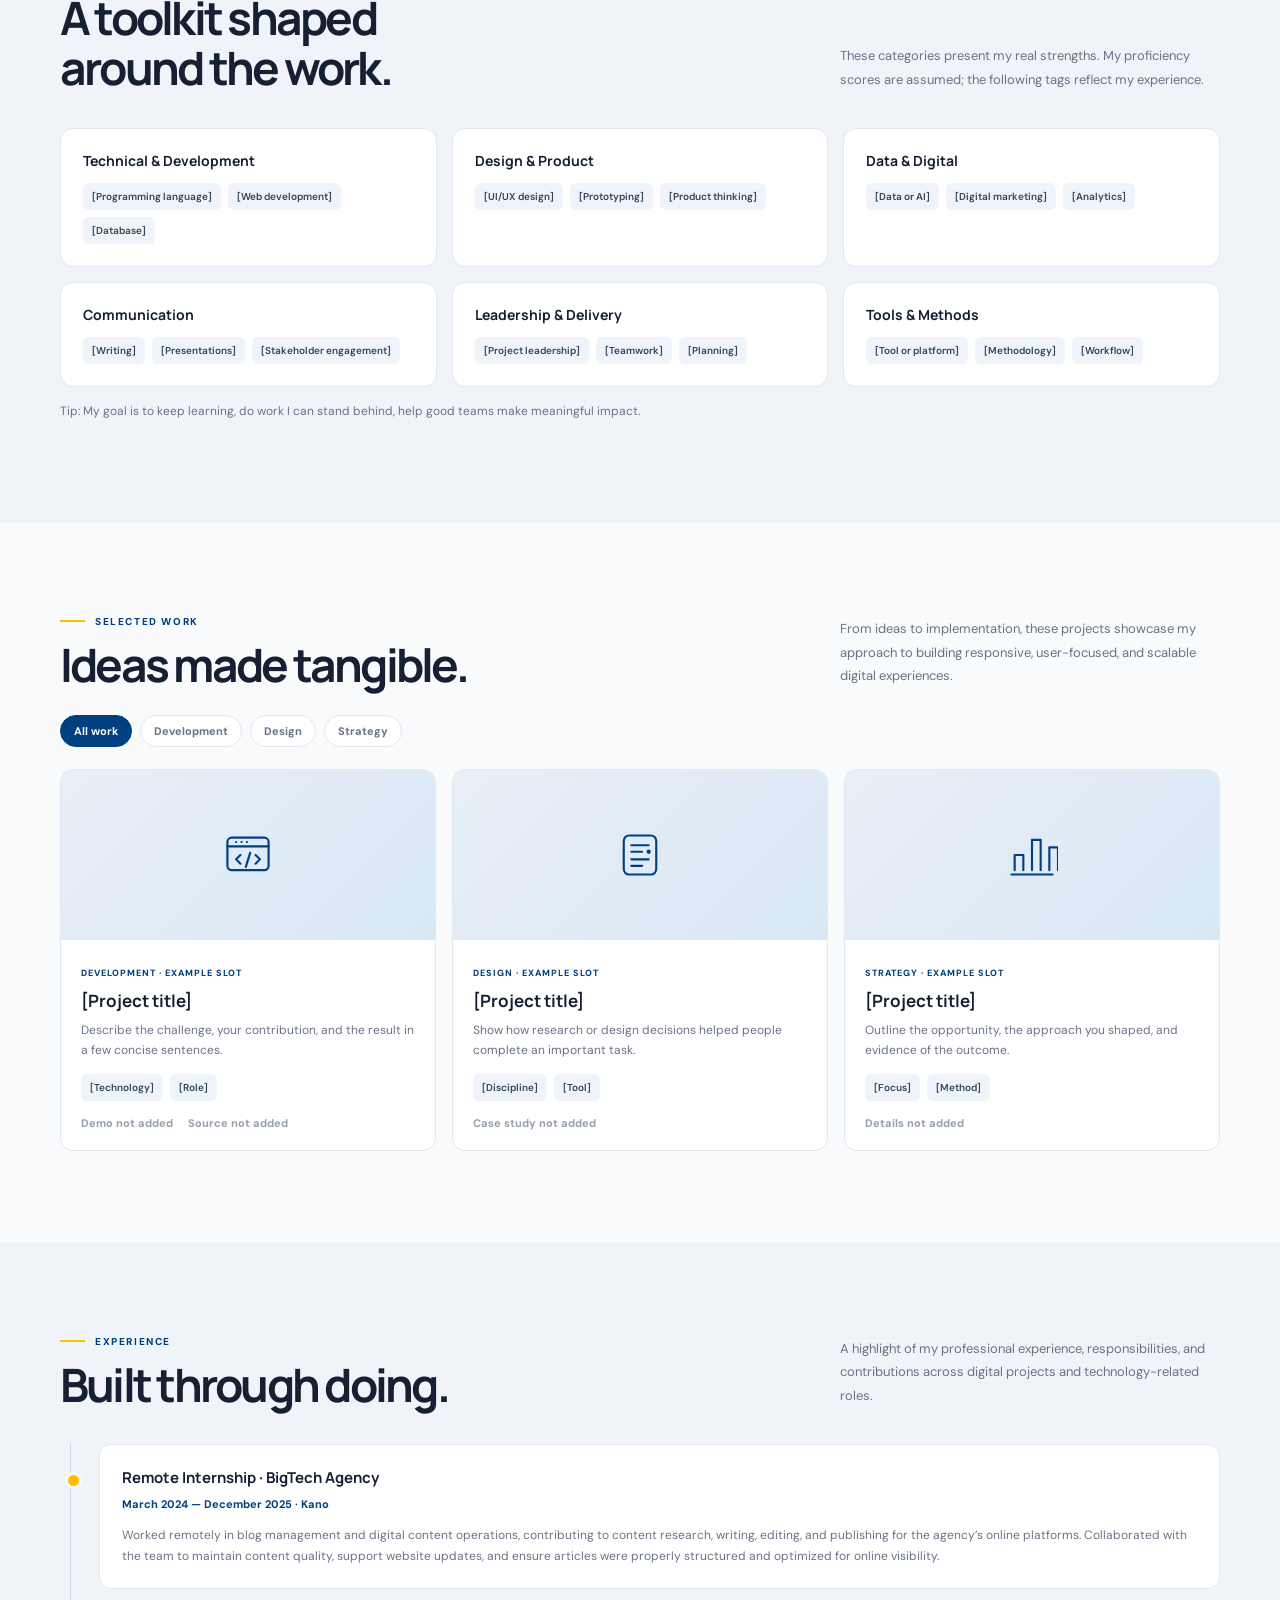
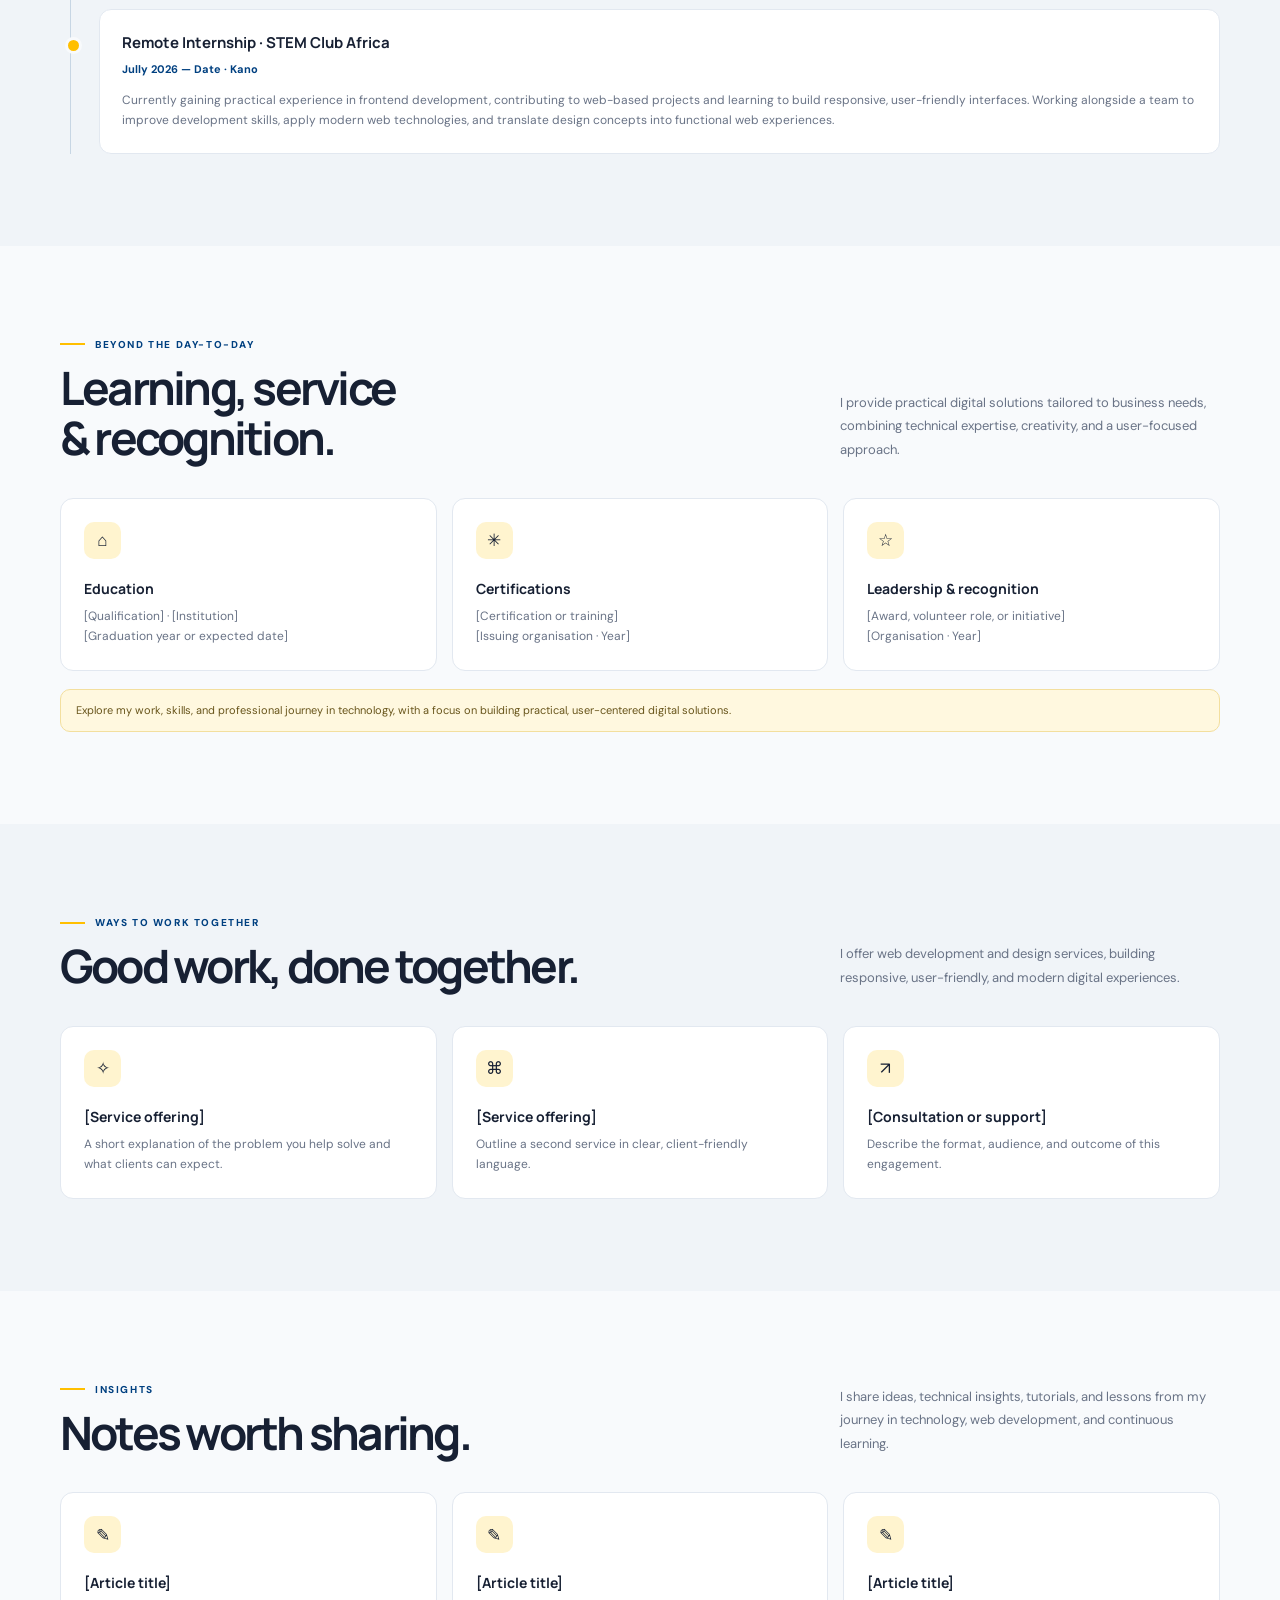
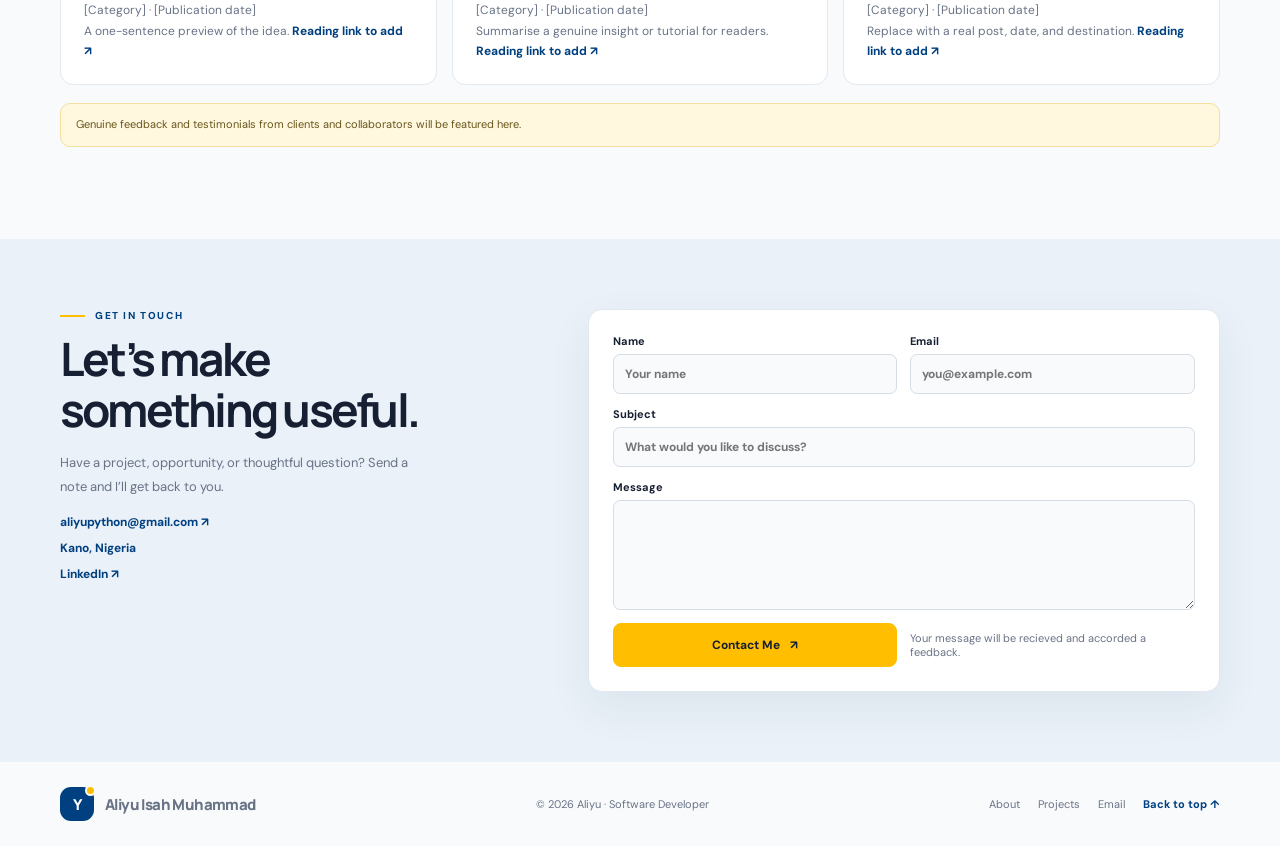
==== commit 1b8107d2: "changed button name" ====
--- a/index.html
+++ b/index.html
@@ -381,7 +381,7 @@
                     <a href="https://www.linkedin.com/" target="_blank" rel="noopener noreferrer">LinkedIn ↗</a>
                   </div>
                 </div>
-                <form id="contact-form">
+                <form id="contact-form" name="contact" method="POST" data-netlify="true">
                   <label>Name<input name="name" autocomplete="name" required minlength="2" placeholder="Your name">
                   </label>
                   <label>Email<input type="email" name="email" autocomplete="email" required placeholder="you@example.com">
@@ -391,9 +391,9 @@
                   <label class="wide">Message<textarea name="message" required minlength="10" placeholder="A little about what you have in mind…">
                   </textarea>
                 </label>
-                <button class="button gold" type="submit">Prepare email <span aria-hidden="true">↗</span>
+                <button class="button gold" type="submit">Contact Me <span aria-hidden="true">↗</span>
                 </button>
-                <span class="status" id="form-status" aria-live="polite">Your email app will open to send this message.</span>
+                <span class="status" id="form-status" aria-live="polite">Your message will be recieved and accorded a feedback.</span>
               </form>
             </div>
           </section>
